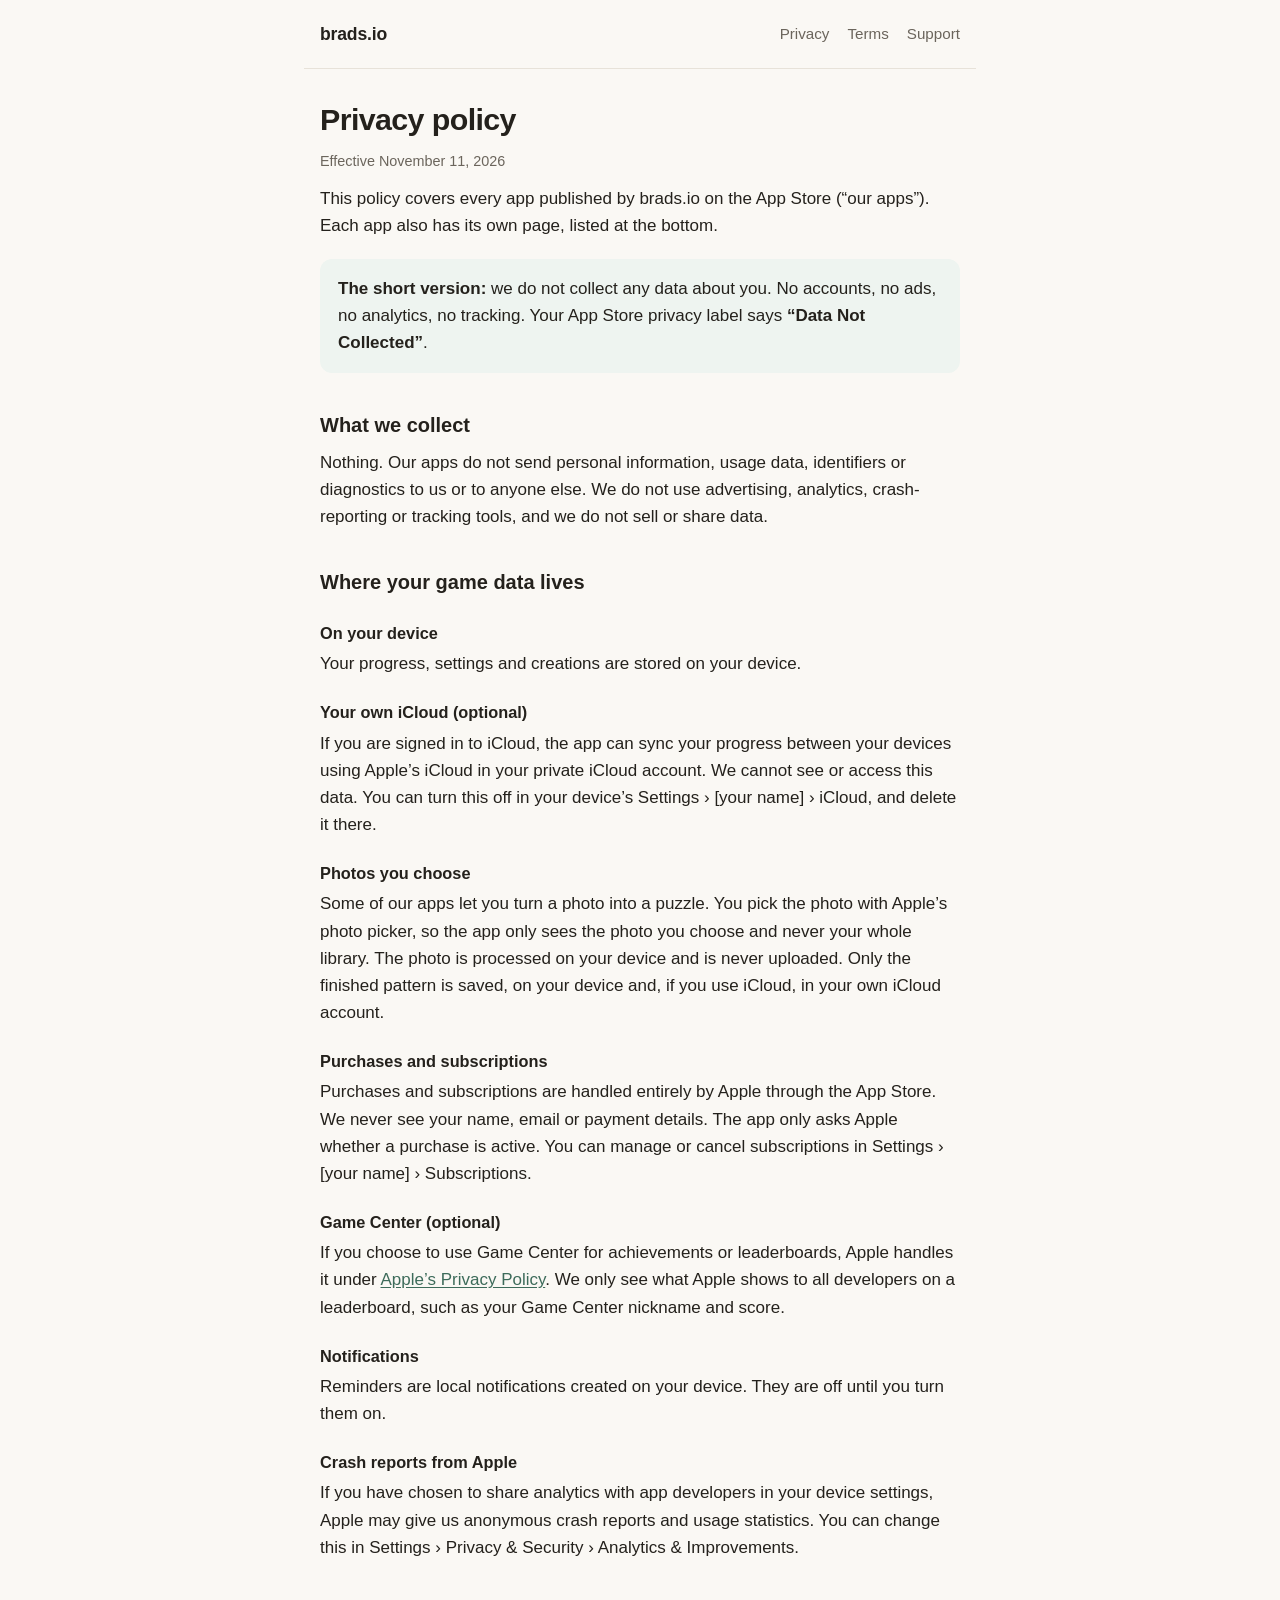
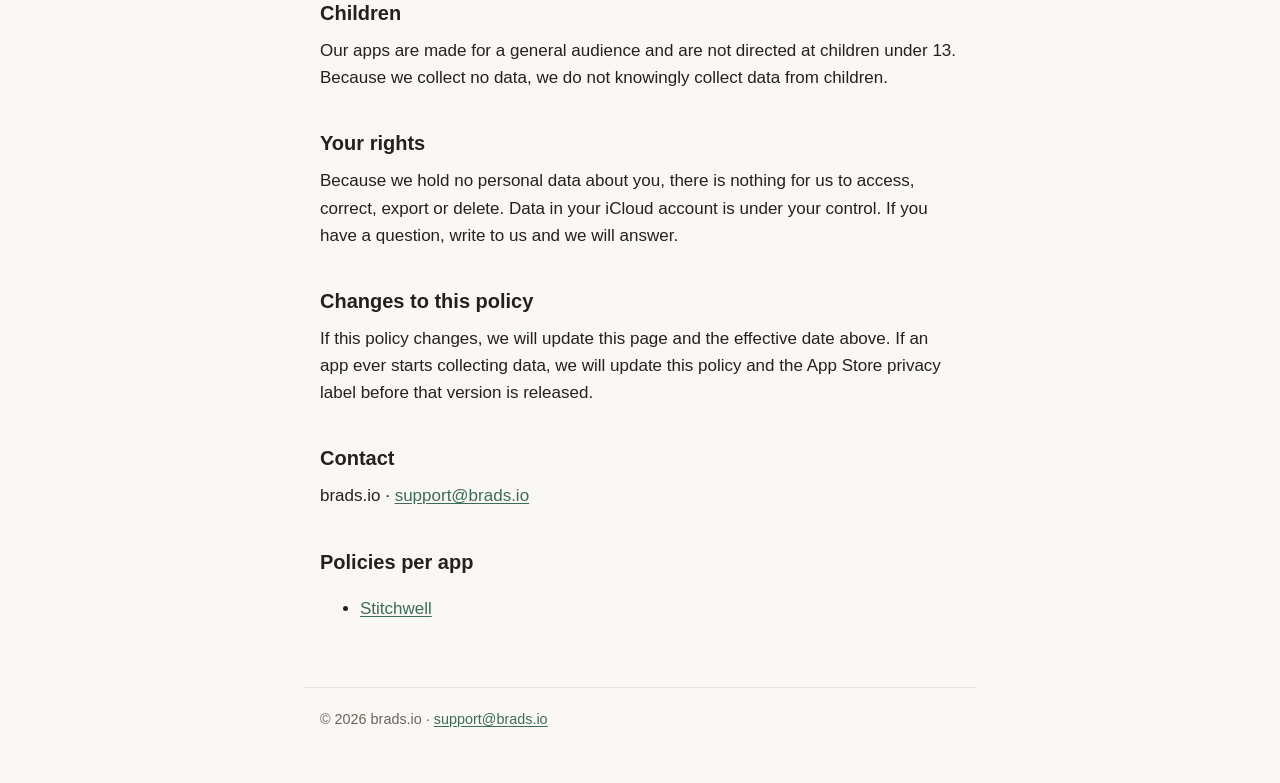
==== docs/privacy/index.html @ 9a8c1a05 "brads.io site: privacy, terms, support Co-Authored-By: Claude Opus 5.5 <noreply@anthropic.com>" ====
<!doctype html>
<html lang="en">
<head>
<meta charset="utf-8">
<meta name="viewport" content="width=device-width, initial-scale=1">
<title>Privacy policy · brads.io</title>
<meta name="description" content="brads.io: small, calm games for iPhone and iPad.">
<link rel="stylesheet" href="../style.css">
</head>
<body>
<header class="site">
  <a class="brand" href="../">brads.io</a>
  <nav><a href="../privacy/">Privacy</a><a href="../terms/">Terms</a><a href="../support/">Support</a></nav>
</header>
<main>

<article class="doc">
<h1>Privacy policy</h1>
<p class="meta">Effective November 11, 2026</p>
<p>This policy covers every app published by brads.io on the App Store (“our apps”). Each app also has its own page, listed at the bottom.</p>

<div class="callout">
  <p><strong>The short version:</strong> we do not collect any data about you. No accounts, no ads, no analytics,
  no tracking. Your App Store privacy label says <strong>“Data Not Collected”</strong>.</p>
</div>

<h2>What we collect</h2>
<p>Nothing. Our apps do not send personal information, usage data, identifiers or diagnostics to us or to
anyone else. We do not use advertising, analytics, crash-reporting or tracking tools, and we do not sell or share data.</p>

<h2>Where your game data lives</h2>
<h3>On your device</h3>
<p>Your progress, settings and creations are stored on your device.</p>
<h3>Your own iCloud (optional)</h3>
<p>If you are signed in to iCloud, the app can sync your progress between your devices using Apple’s iCloud
in your private iCloud account. We cannot see or access this data. You can turn this off in your device’s
Settings › [your name] › iCloud, and delete it there.</p>

<h3>Photos you choose</h3>
<p>Some of our apps let you turn a photo into a puzzle. You pick the photo with Apple’s photo picker, so the app only
sees the photo you choose and never your whole library. The photo is processed on your device and is never
uploaded. Only the finished pattern is saved, on your device and, if you use iCloud, in your own iCloud account.</p>

<h3>Purchases and subscriptions</h3>
<p>Purchases and subscriptions are handled entirely by Apple through the App Store. We never see your name,
email or payment details. The app only asks Apple whether a purchase is active. You can manage or cancel
subscriptions in Settings › [your name] › Subscriptions.</p>
<h3>Game Center (optional)</h3>
<p>If you choose to use Game Center for achievements or leaderboards, Apple handles it under
<a href="https://www.apple.com/legal/privacy/">Apple’s Privacy Policy</a>. We only see what Apple shows to
all developers on a leaderboard, such as your Game Center nickname and score.</p>
<h3>Notifications</h3>
<p>Reminders are local notifications created on your device. They are off until you turn them on.</p>
<h3>Crash reports from Apple</h3>
<p>If you have chosen to share analytics with app developers in your device settings, Apple may give us
anonymous crash reports and usage statistics. You can change this in Settings › Privacy &amp; Security ›
Analytics &amp; Improvements.</p>

<h2>Children</h2>
<p>Our apps are made for a general audience and are not directed at children under 13. Because we collect no
data, we do not knowingly collect data from children.</p>

<h2>Your rights</h2>
<p>Because we hold no personal data about you, there is nothing for us to access, correct, export or delete.
Data in your iCloud account is under your control. If you have a question, write to us and we will answer.</p>

<h2>Changes to this policy</h2>
<p>If this policy changes, we will update this page and the effective date above. If an app ever starts
collecting data, we will update this policy and the App Store privacy label before that version is released.</p>

<h2>Contact</h2>
<p>brads.io &middot; <a href="mailto:support@brads.io">support@brads.io</a></p>
<h2>Policies per app</h2><ul><li><a href="stitchwell/">Stitchwell</a></li></ul>
</article>

</main>
<footer class="site">
  <p>&copy; 2026 brads.io &middot; <a href="mailto:support@brads.io">support@brads.io</a></p>
</footer>
</body>
</html>
---- docs/style.css ----
:root {
  --bg: #faf8f4;
  --surface: #ffffff;
  --text: #24211c;
  --muted: #6b655c;
  --line: #e7e2d9;
  --accent: #3d6b5a;
  --callout: #eef4f0;
  --max: 42rem;
}
@media (prefers-color-scheme: dark) {
  :root {
    --bg: #171614;
    --surface: #201e1b;
    --text: #ece8e1;
    --muted: #a39c91;
    --line: #34312c;
    --accent: #8cc2ad;
    --callout: #1f2a25;
  }
}
* { box-sizing: border-box; }
html { -webkit-text-size-adjust: 100%; }
body {
  margin: 0;
  background: var(--bg);
  color: var(--text);
  font: 17px/1.6 -apple-system, BlinkMacSystemFont, "SF Pro Text", "Segoe UI", Roboto, sans-serif;
}
a { color: var(--accent); text-underline-offset: 2px; }
header.site, main, footer.site { max-width: var(--max); margin: 0 auto; padding: 0 16px; }
header.site {
  display: flex; align-items: center; justify-content: space-between; flex-wrap: wrap; gap: 8px;
  padding-top: 20px; padding-bottom: 20px; border-bottom: 1px solid var(--line);
}
.brand { font-weight: 700; font-size: 1.1rem; color: var(--text); text-decoration: none; letter-spacing: -0.01em; }
nav { display: flex; gap: 18px; }
nav a { color: var(--muted); text-decoration: none; font-size: 0.95rem; }
nav a:hover { color: var(--text); }
main { padding-top: 32px; padding-bottom: 48px; }
h1 { font-size: 1.9rem; line-height: 1.2; letter-spacing: -0.02em; margin: 0 0 12px; }
h2 { font-size: 1.25rem; margin: 36px 0 8px; }
h3 { font-size: 1.02rem; margin: 22px 0 4px; }
p { margin: 0 0 12px; }
.lead { font-size: 1.15rem; color: var(--muted); }
.hero { padding: 24px 0 8px; }
.meta { color: var(--muted); font-size: 0.9rem; }
.callout { background: var(--callout); border-radius: 12px; padding: 16px 18px; margin: 20px 0; }
.callout p { margin: 0; }
ul.apps { list-style: none; padding: 0; margin: 0; }
ul.apps li {
  display: flex; flex-wrap: wrap; justify-content: space-between; gap: 4px 16px;
  padding: 14px 0; border-bottom: 1px solid var(--line);
}
ul.apps span { color: var(--muted); }
footer.site { border-top: 1px solid var(--line); padding-top: 20px; padding-bottom: 40px; color: var(--muted); font-size: 0.9rem; }
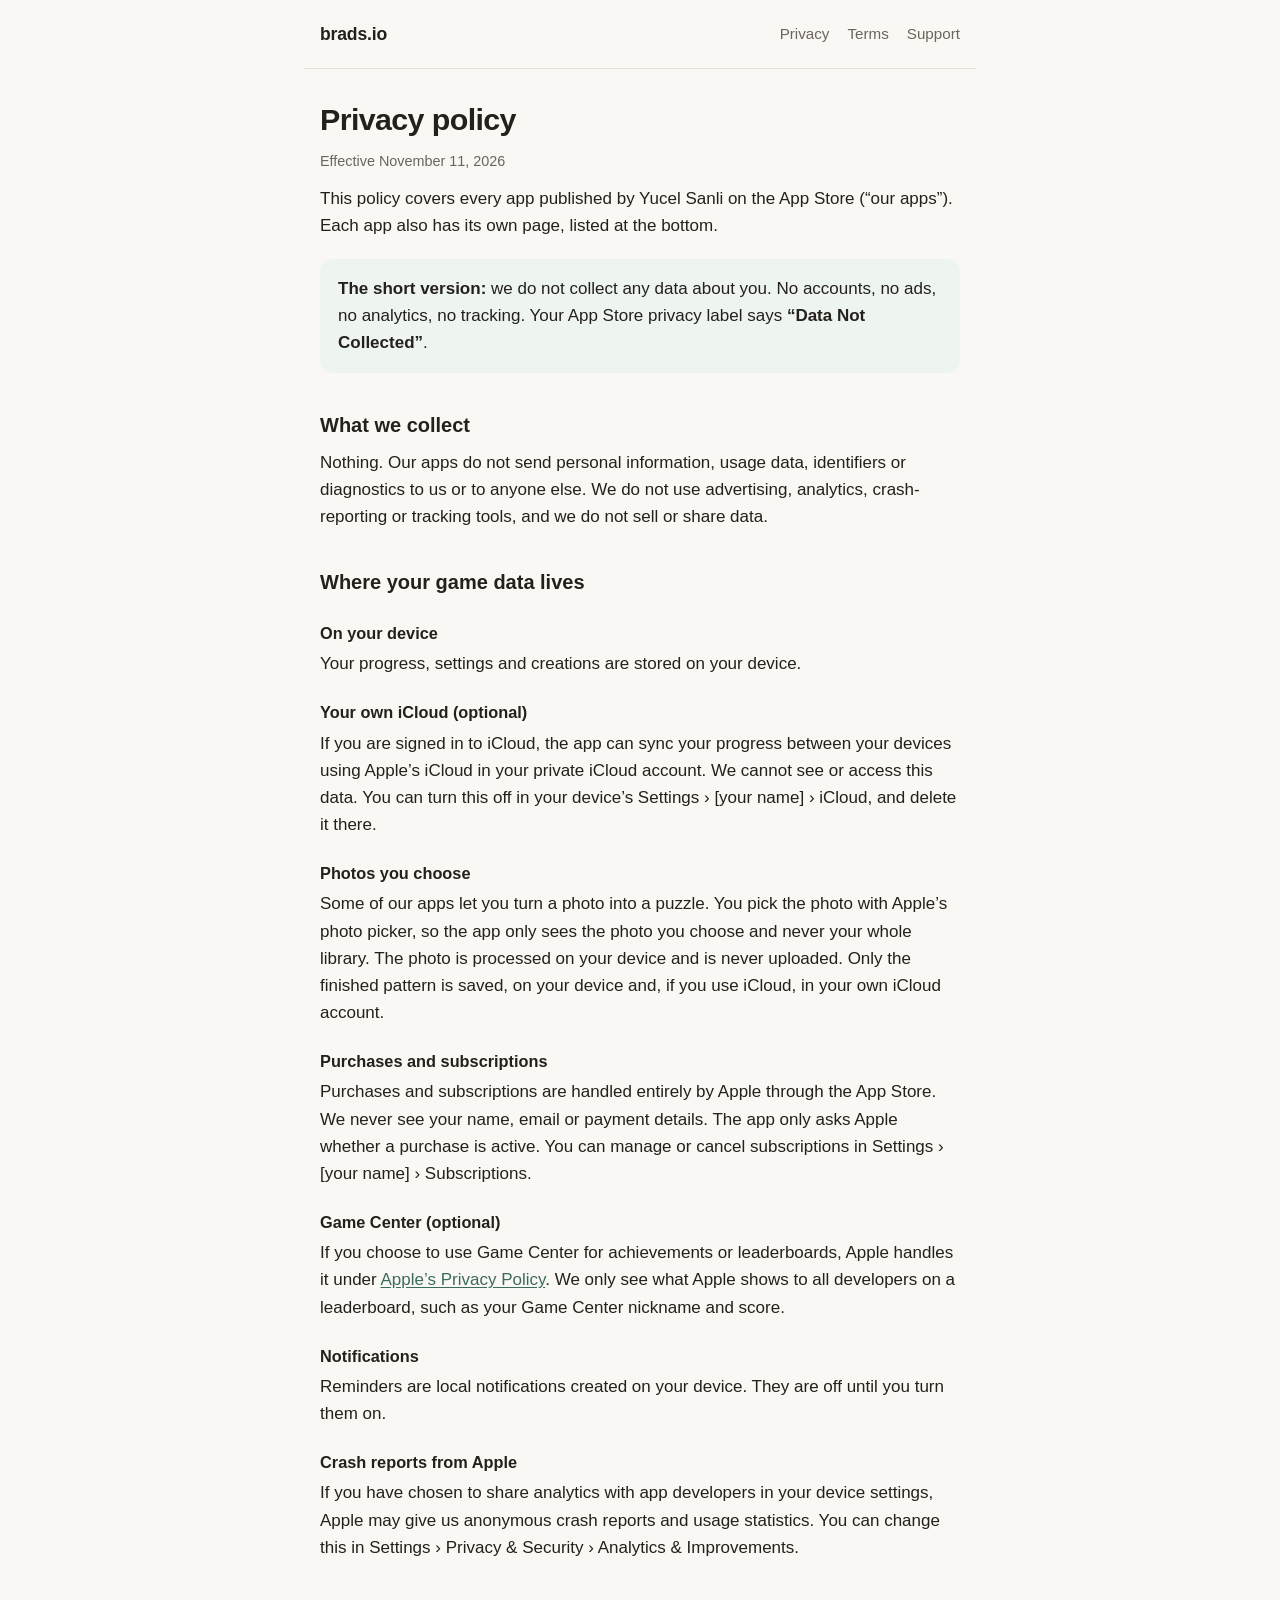
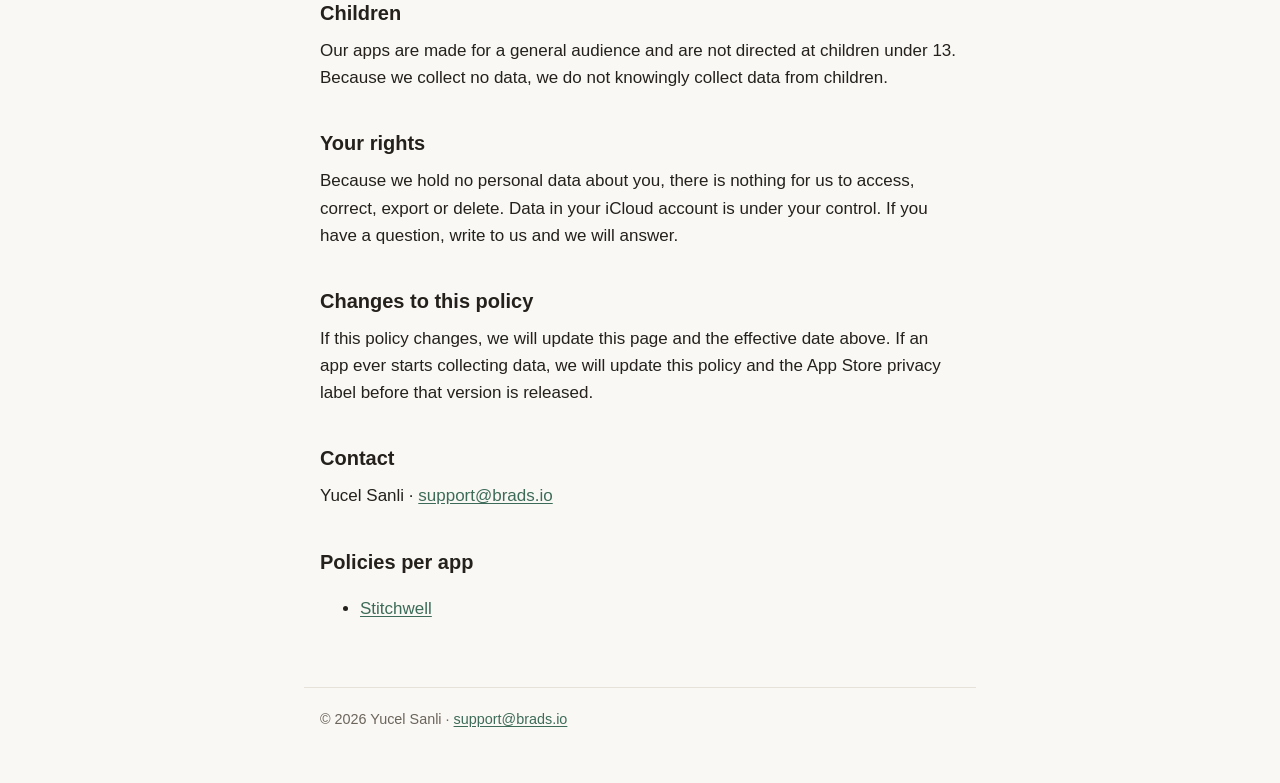
==== commit 93e2de3b: "Set publisher to Yucel Sanli Co-Authored-By: Claude Opus 5.5 <noreply@anthropic.com>" ====
--- a/docs/privacy/index.html
+++ b/docs/privacy/index.html
@@ -17,7 +17,7 @@
 <article class="doc">
 <h1>Privacy policy</h1>
 <p class="meta">Effective November 11, 2026</p>
-<p>This policy covers every app published by brads.io on the App Store (“our apps”). Each app also has its own page, listed at the bottom.</p>
+<p>This policy covers every app published by Yucel Sanli on the App Store (“our apps”). Each app also has its own page, listed at the bottom.</p>
 
 <div class="callout">
   <p><strong>The short version:</strong> we do not collect any data about you. No accounts, no ads, no analytics,
@@ -69,13 +69,13 @@
 collecting data, we will update this policy and the App Store privacy label before that version is released.</p>
 
 <h2>Contact</h2>
-<p>brads.io &middot; <a href="mailto:support@brads.io">support@brads.io</a></p>
+<p>Yucel Sanli &middot; <a href="mailto:support@brads.io">support@brads.io</a></p>
 <h2>Policies per app</h2><ul><li><a href="stitchwell/">Stitchwell</a></li></ul>
 </article>
 
 </main>
 <footer class="site">
-  <p>&copy; 2026 brads.io &middot; <a href="mailto:support@brads.io">support@brads.io</a></p>
+  <p>&copy; 2026 Yucel Sanli &middot; <a href="mailto:support@brads.io">support@brads.io</a></p>
 </footer>
 </body>
 </html>
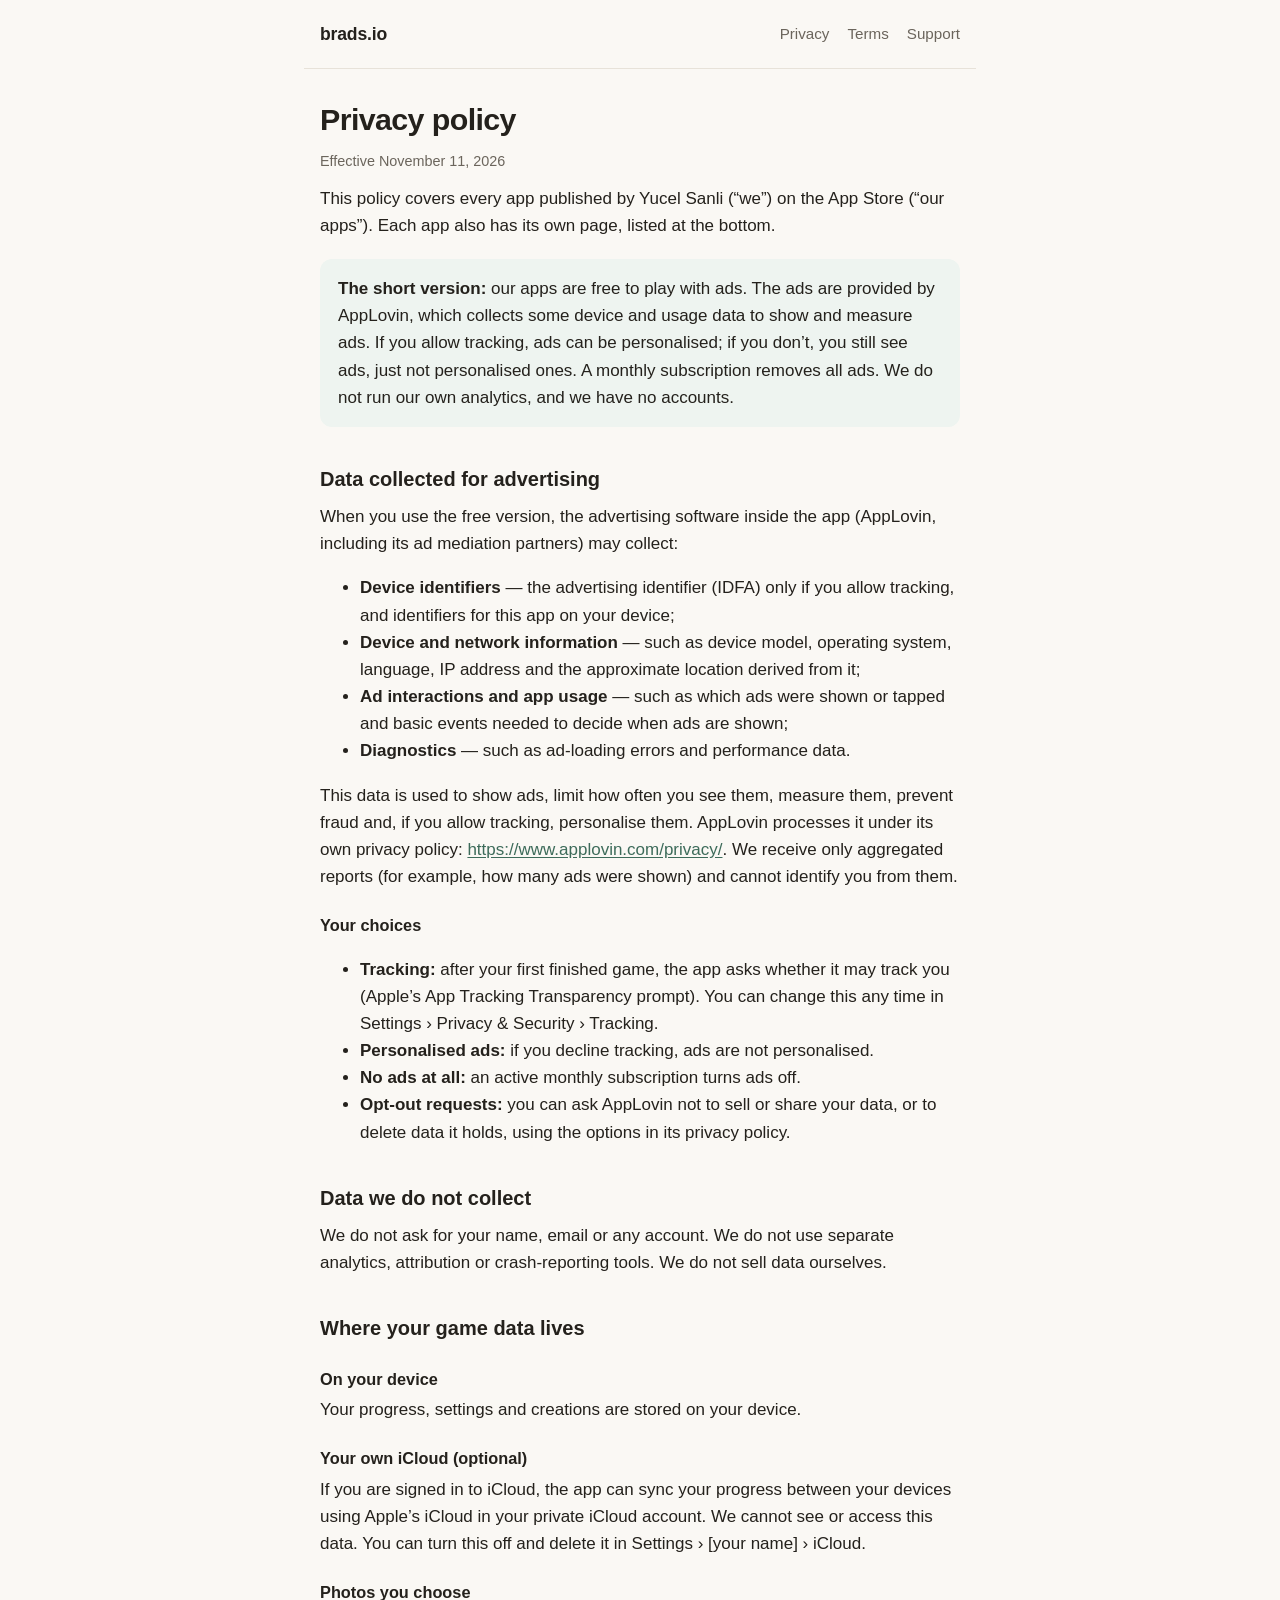
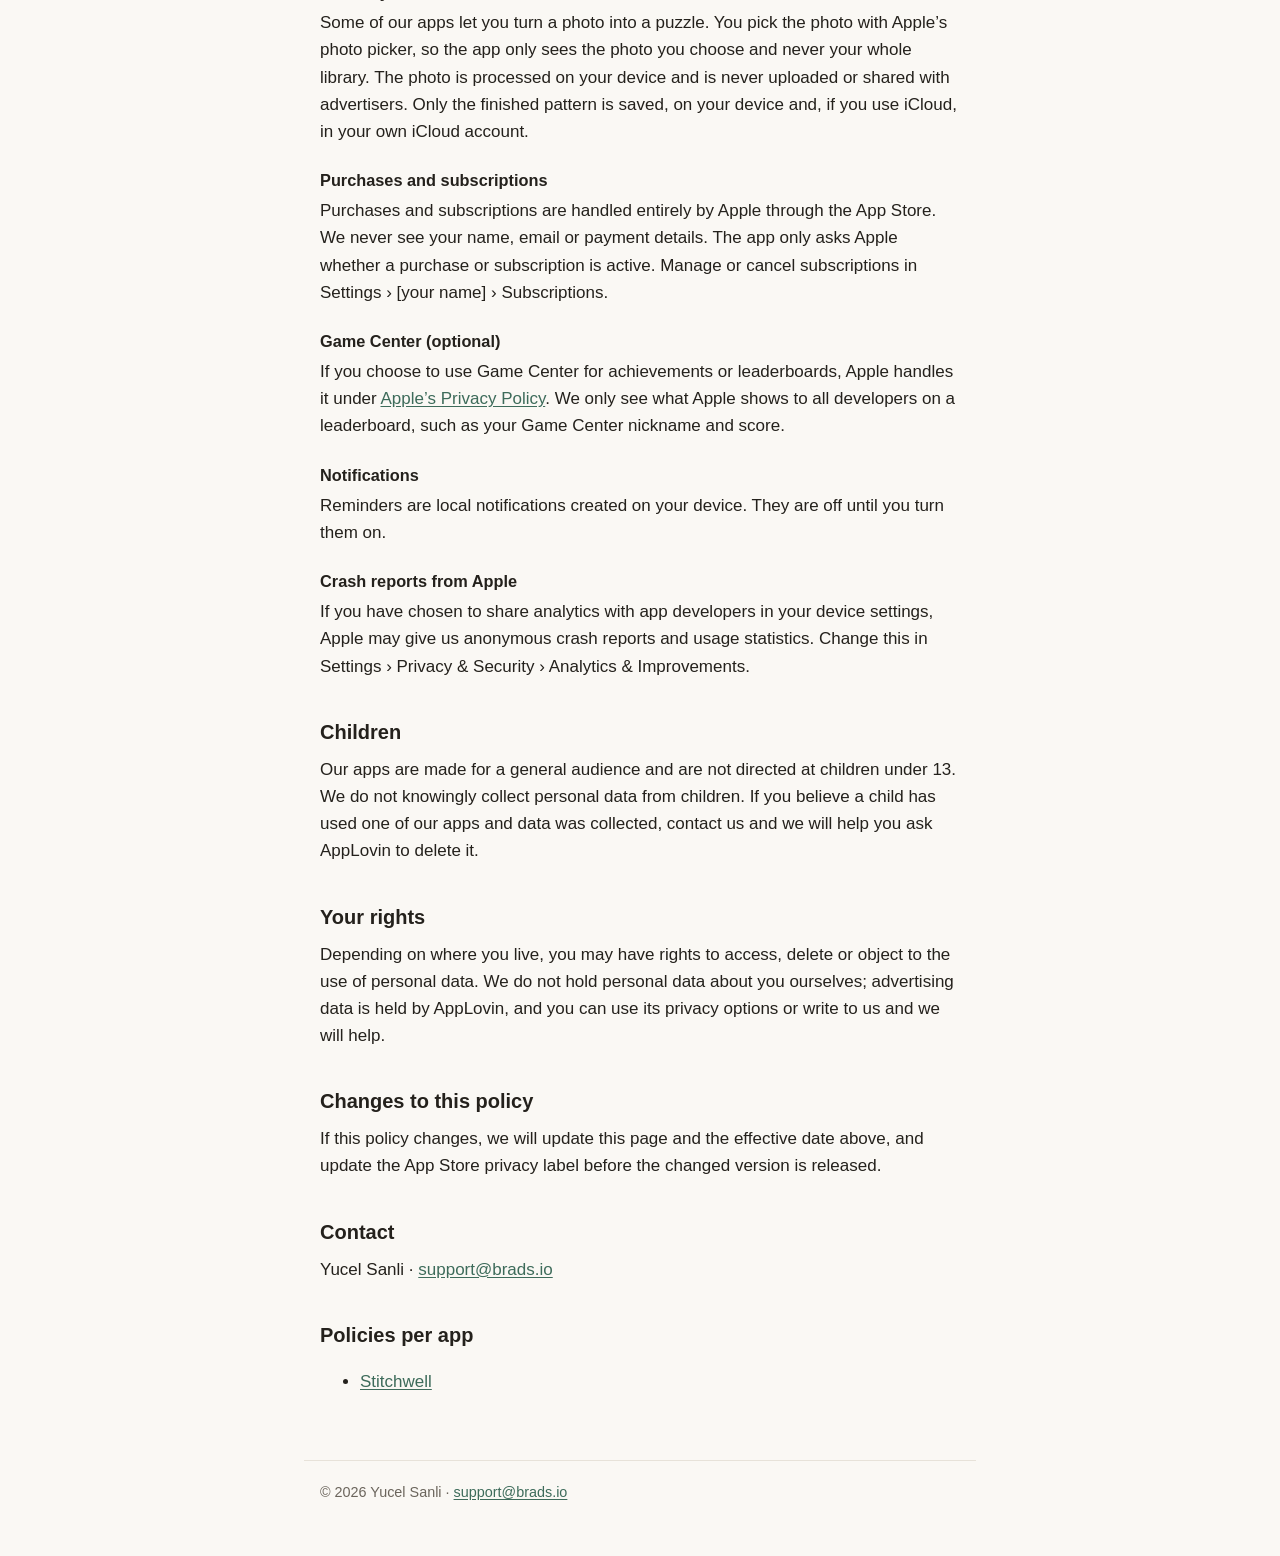
==== commit 12e2cbdd: "Monthly subscription only, ads via AppLovin MAX, io.brads prefix Owner updates U4, U6, U8: no Lifeti" ====
--- a/docs/privacy/index.html
+++ b/docs/privacy/index.html
@@ -17,34 +17,65 @@
 <article class="doc">
 <h1>Privacy policy</h1>
 <p class="meta">Effective November 11, 2026</p>
-<p>This policy covers every app published by Yucel Sanli on the App Store (“our apps”). Each app also has its own page, listed at the bottom.</p>
+<p>This policy covers every app published by Yucel Sanli (“we”) on the App Store (“our apps”). Each app also has its own page, listed at the bottom.</p>
 
 <div class="callout">
-  <p><strong>The short version:</strong> we do not collect any data about you. No accounts, no ads, no analytics,
-  no tracking. Your App Store privacy label says <strong>“Data Not Collected”</strong>.</p>
+  <p><strong>The short version:</strong> our apps are free to play with ads. The ads are provided by
+  AppLovin, which collects some device and usage data to show and measure ads. If you allow tracking,
+  ads can be personalised; if you don’t, you still see ads, just not personalised ones. A monthly subscription
+  removes all ads. We do not run our own analytics, and we have no accounts.</p>
 </div>
 
-<h2>What we collect</h2>
-<p>Nothing. Our apps do not send personal information, usage data, identifiers or diagnostics to us or to
-anyone else. We do not use advertising, analytics, crash-reporting or tracking tools, and we do not sell or share data.</p>
+<h2>Data collected for advertising</h2>
+<p>When you use the free version, the advertising software inside the app (AppLovin, including its
+ad mediation partners) may collect:</p>
+<ul>
+  <li><strong>Device identifiers</strong> — the advertising identifier (IDFA) only if you allow tracking, and
+  identifiers for this app on your device;</li>
+  <li><strong>Device and network information</strong> — such as device model, operating system, language,
+  IP address and the approximate location derived from it;</li>
+  <li><strong>Ad interactions and app usage</strong> — such as which ads were shown or tapped and basic events
+  needed to decide when ads are shown;</li>
+  <li><strong>Diagnostics</strong> — such as ad-loading errors and performance data.</li>
+</ul>
+<p>This data is used to show ads, limit how often you see them, measure them, prevent fraud and, if you allow
+tracking, personalise them. AppLovin processes it under its own privacy policy:
+<a href="https://www.applovin.com/privacy/">https://www.applovin.com/privacy/</a>. We receive only aggregated reports (for example,
+how many ads were shown) and cannot identify you from them.</p>
+
+<h3>Your choices</h3>
+<ul>
+  <li><strong>Tracking:</strong> after your first finished game, the app asks whether it may track you
+  (Apple’s App Tracking Transparency prompt). You can change this any time in Settings › Privacy &amp; Security ›
+  Tracking.</li>
+  <li><strong>Personalised ads:</strong> if you decline tracking, ads are not personalised.</li>
+  <li><strong>No ads at all:</strong> an active monthly subscription turns ads off.</li>
+  <li><strong>Opt-out requests:</strong> you can ask AppLovin not to sell or share your data, or to
+  delete data it holds, using the options in its privacy policy.</li>
+</ul>
+
+<h2>Data we do not collect</h2>
+<p>We do not ask for your name, email or any account. We do not use separate analytics, attribution or
+crash-reporting tools. We do not sell data ourselves.</p>
 
 <h2>Where your game data lives</h2>
 <h3>On your device</h3>
 <p>Your progress, settings and creations are stored on your device.</p>
 <h3>Your own iCloud (optional)</h3>
 <p>If you are signed in to iCloud, the app can sync your progress between your devices using Apple’s iCloud
-in your private iCloud account. We cannot see or access this data. You can turn this off in your device’s
-Settings › [your name] › iCloud, and delete it there.</p>
+in your private iCloud account. We cannot see or access this data. You can turn this off and delete it in
+Settings › [your name] › iCloud.</p>
 
 <h3>Photos you choose</h3>
 <p>Some of our apps let you turn a photo into a puzzle. You pick the photo with Apple’s photo picker, so the app only
 sees the photo you choose and never your whole library. The photo is processed on your device and is never
-uploaded. Only the finished pattern is saved, on your device and, if you use iCloud, in your own iCloud account.</p>
+uploaded or shared with advertisers. Only the finished pattern is saved, on your device and, if you use iCloud,
+in your own iCloud account.</p>
 
 <h3>Purchases and subscriptions</h3>
 <p>Purchases and subscriptions are handled entirely by Apple through the App Store. We never see your name,
-email or payment details. The app only asks Apple whether a purchase is active. You can manage or cancel
-subscriptions in Settings › [your name] › Subscriptions.</p>
+email or payment details. The app only asks Apple whether a purchase or subscription is active. Manage or
+cancel subscriptions in Settings › [your name] › Subscriptions.</p>
 <h3>Game Center (optional)</h3>
 <p>If you choose to use Game Center for achievements or leaderboards, Apple handles it under
 <a href="https://www.apple.com/legal/privacy/">Apple’s Privacy Policy</a>. We only see what Apple shows to
@@ -53,20 +84,22 @@
 <p>Reminders are local notifications created on your device. They are off until you turn them on.</p>
 <h3>Crash reports from Apple</h3>
 <p>If you have chosen to share analytics with app developers in your device settings, Apple may give us
-anonymous crash reports and usage statistics. You can change this in Settings › Privacy &amp; Security ›
+anonymous crash reports and usage statistics. Change this in Settings › Privacy &amp; Security ›
 Analytics &amp; Improvements.</p>
 
 <h2>Children</h2>
-<p>Our apps are made for a general audience and are not directed at children under 13. Because we collect no
-data, we do not knowingly collect data from children.</p>
+<p>Our apps are made for a general audience and are not directed at children under 13. We do not knowingly
+collect personal data from children. If you believe a child has used one of our apps and data was collected,
+contact us and we will help you ask AppLovin to delete it.</p>
 
 <h2>Your rights</h2>
-<p>Because we hold no personal data about you, there is nothing for us to access, correct, export or delete.
-Data in your iCloud account is under your control. If you have a question, write to us and we will answer.</p>
+<p>Depending on where you live, you may have rights to access, delete or object to the use of personal data.
+We do not hold personal data about you ourselves; advertising data is held by AppLovin, and you can use
+its privacy options or write to us and we will help.</p>
 
 <h2>Changes to this policy</h2>
-<p>If this policy changes, we will update this page and the effective date above. If an app ever starts
-collecting data, we will update this policy and the App Store privacy label before that version is released.</p>
+<p>If this policy changes, we will update this page and the effective date above, and update the App Store
+privacy label before the changed version is released.</p>
 
 <h2>Contact</h2>
 <p>Yucel Sanli &middot; <a href="mailto:support@brads.io">support@brads.io</a></p>
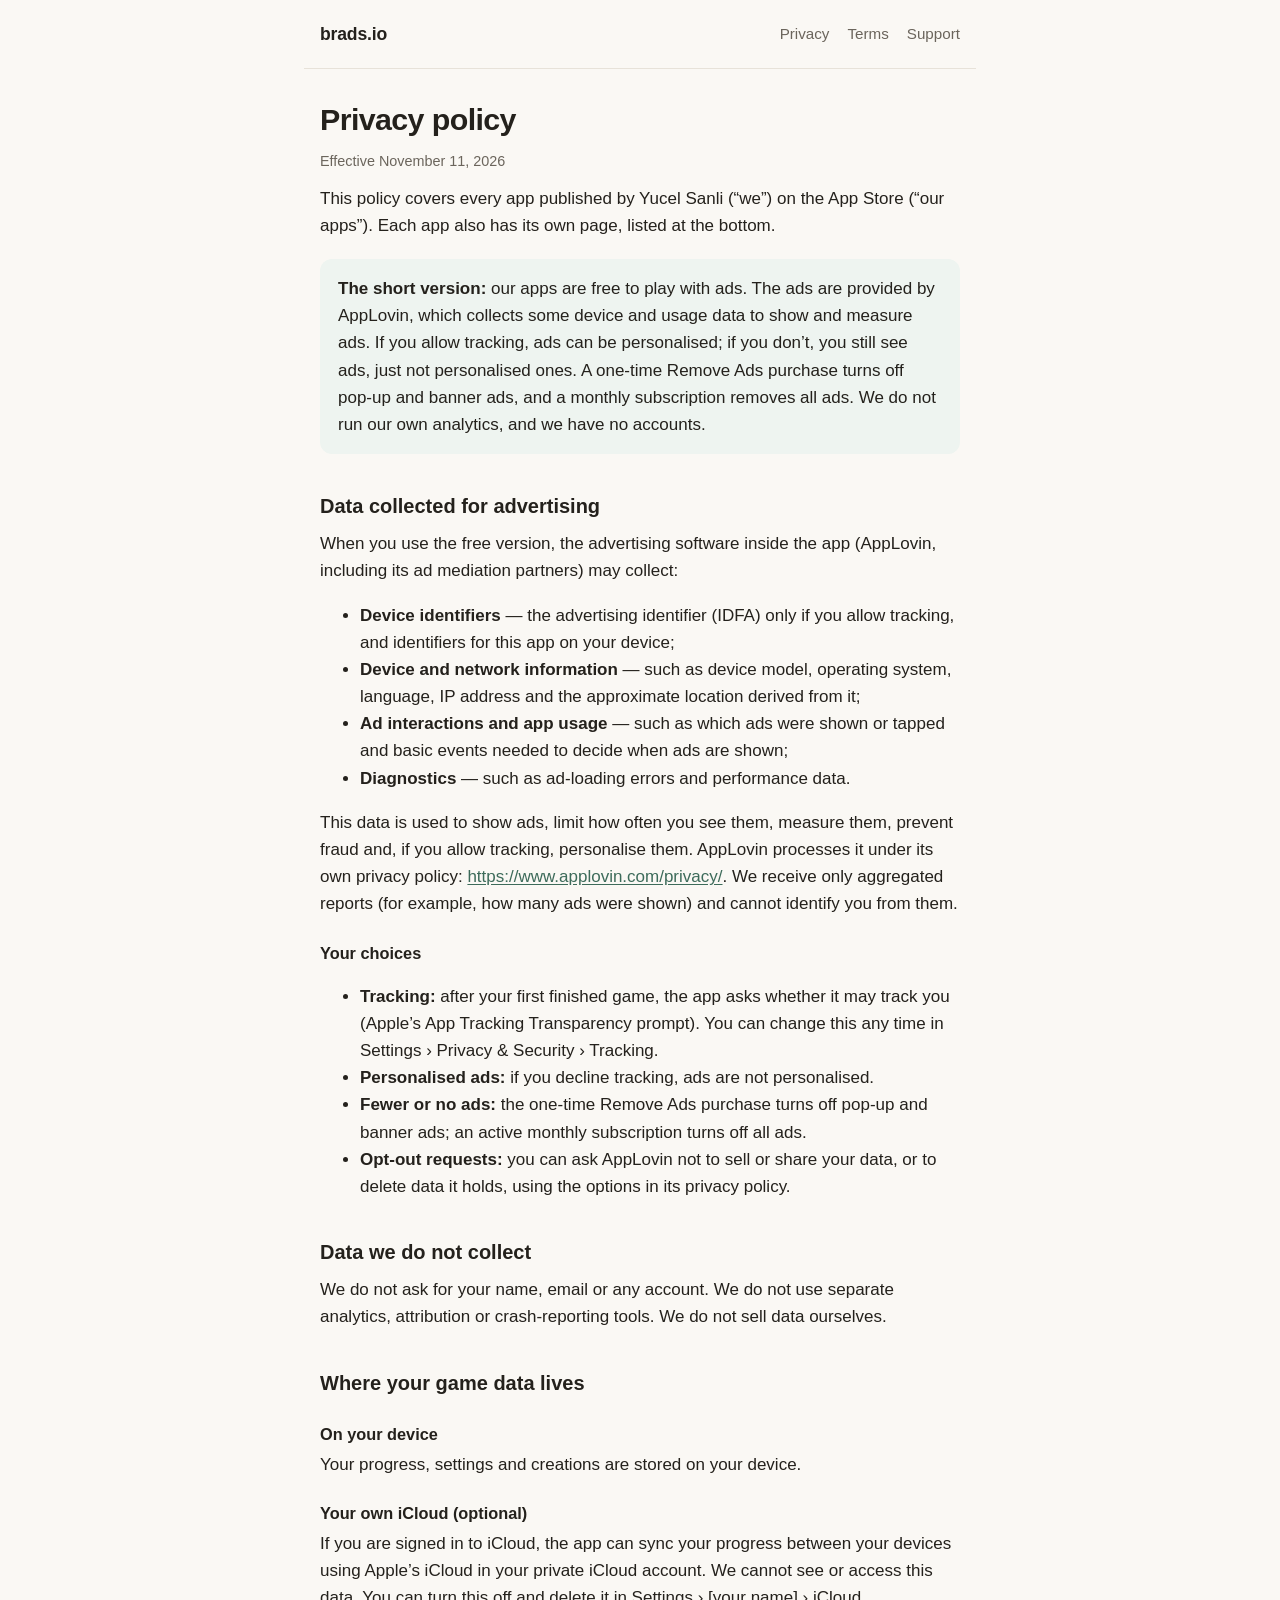
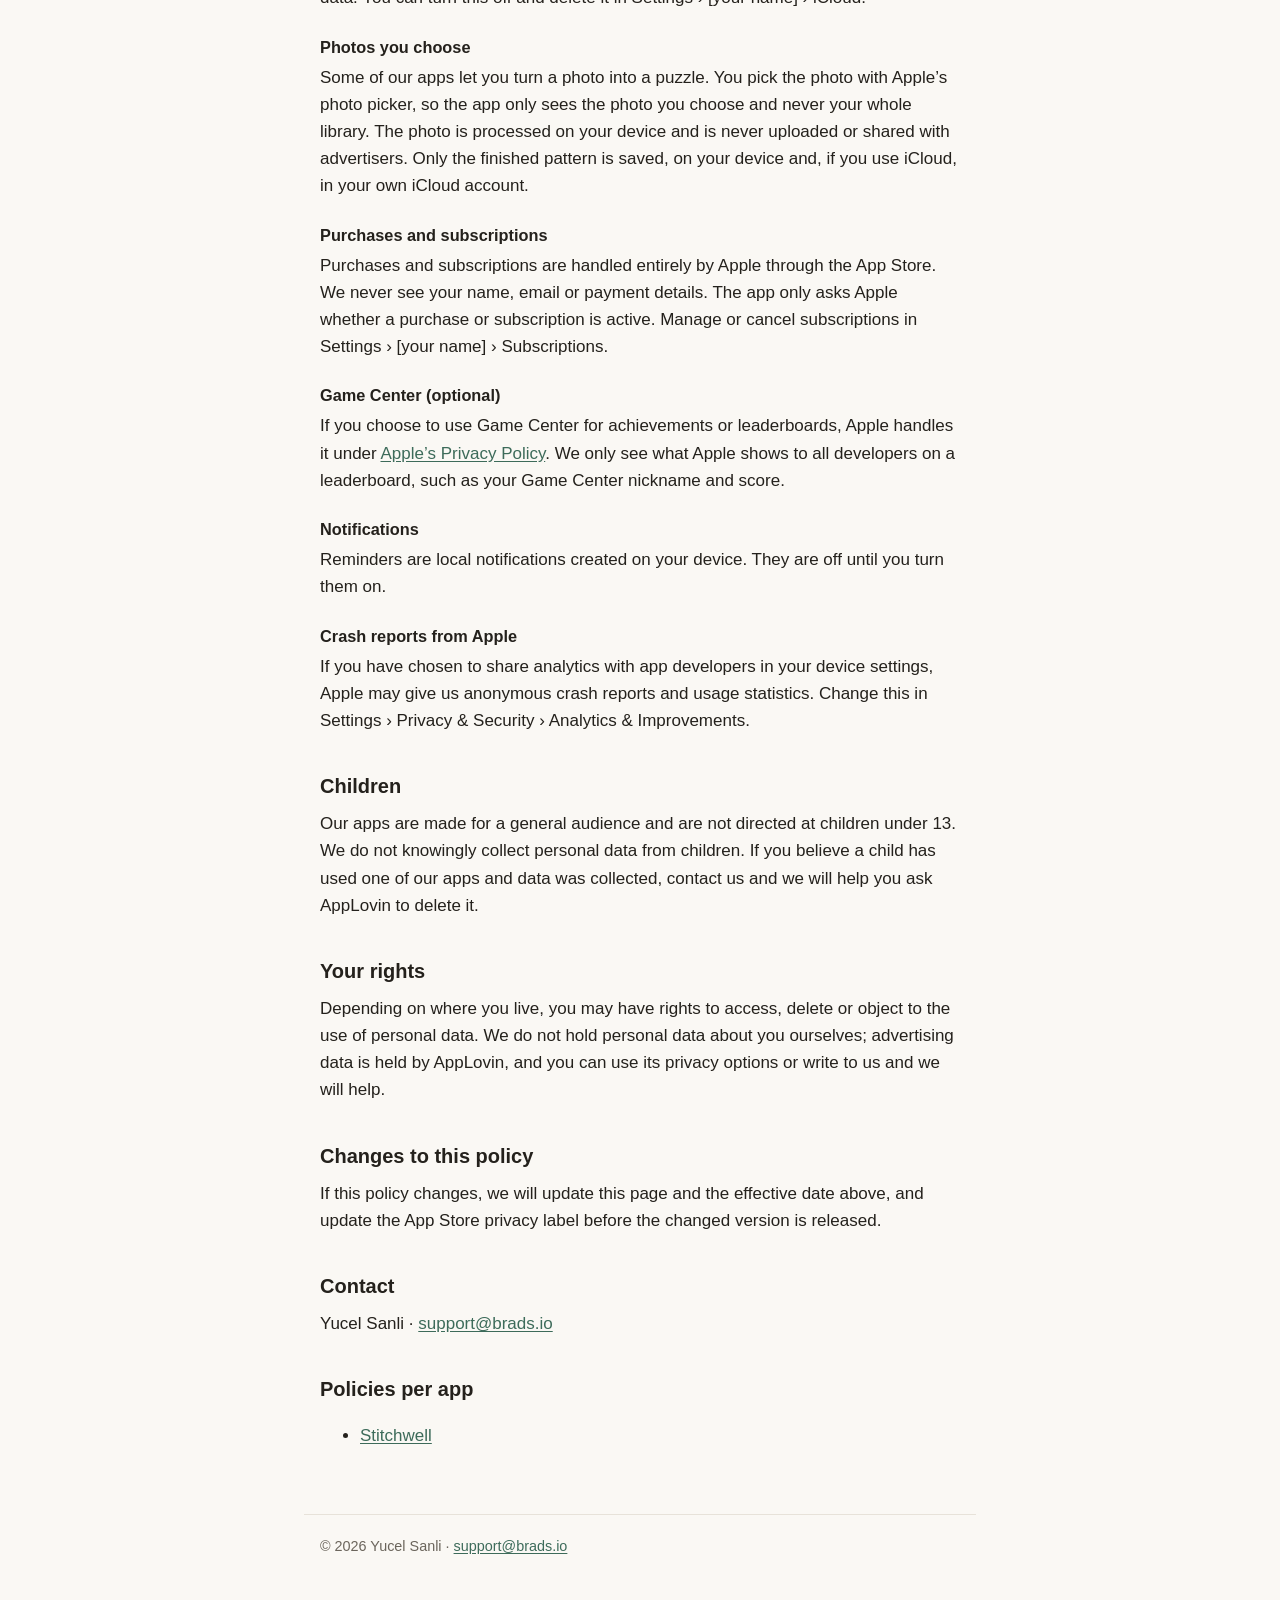
==== commit 34b5755f: "Add one-time Remove Ads; ad cadence follows market leaders Owner updates U8 (revised) and U9: inters" ====
--- a/docs/privacy/index.html
+++ b/docs/privacy/index.html
@@ -22,8 +22,8 @@
 <div class="callout">
   <p><strong>The short version:</strong> our apps are free to play with ads. The ads are provided by
   AppLovin, which collects some device and usage data to show and measure ads. If you allow tracking,
-  ads can be personalised; if you don’t, you still see ads, just not personalised ones. A monthly subscription
-  removes all ads. We do not run our own analytics, and we have no accounts.</p>
+  ads can be personalised; if you don’t, you still see ads, just not personalised ones. A one-time Remove Ads
+  purchase turns off pop-up and banner ads, and a monthly subscription removes all ads. We do not run our own analytics, and we have no accounts.</p>
 </div>
 
 <h2>Data collected for advertising</h2>
@@ -49,7 +49,7 @@
   (Apple’s App Tracking Transparency prompt). You can change this any time in Settings › Privacy &amp; Security ›
   Tracking.</li>
   <li><strong>Personalised ads:</strong> if you decline tracking, ads are not personalised.</li>
-  <li><strong>No ads at all:</strong> an active monthly subscription turns ads off.</li>
+  <li><strong>Fewer or no ads:</strong> the one-time Remove Ads purchase turns off pop-up and banner ads; an active monthly subscription turns off all ads.</li>
   <li><strong>Opt-out requests:</strong> you can ask AppLovin not to sell or share your data, or to
   delete data it holds, using the options in its privacy policy.</li>
 </ul>
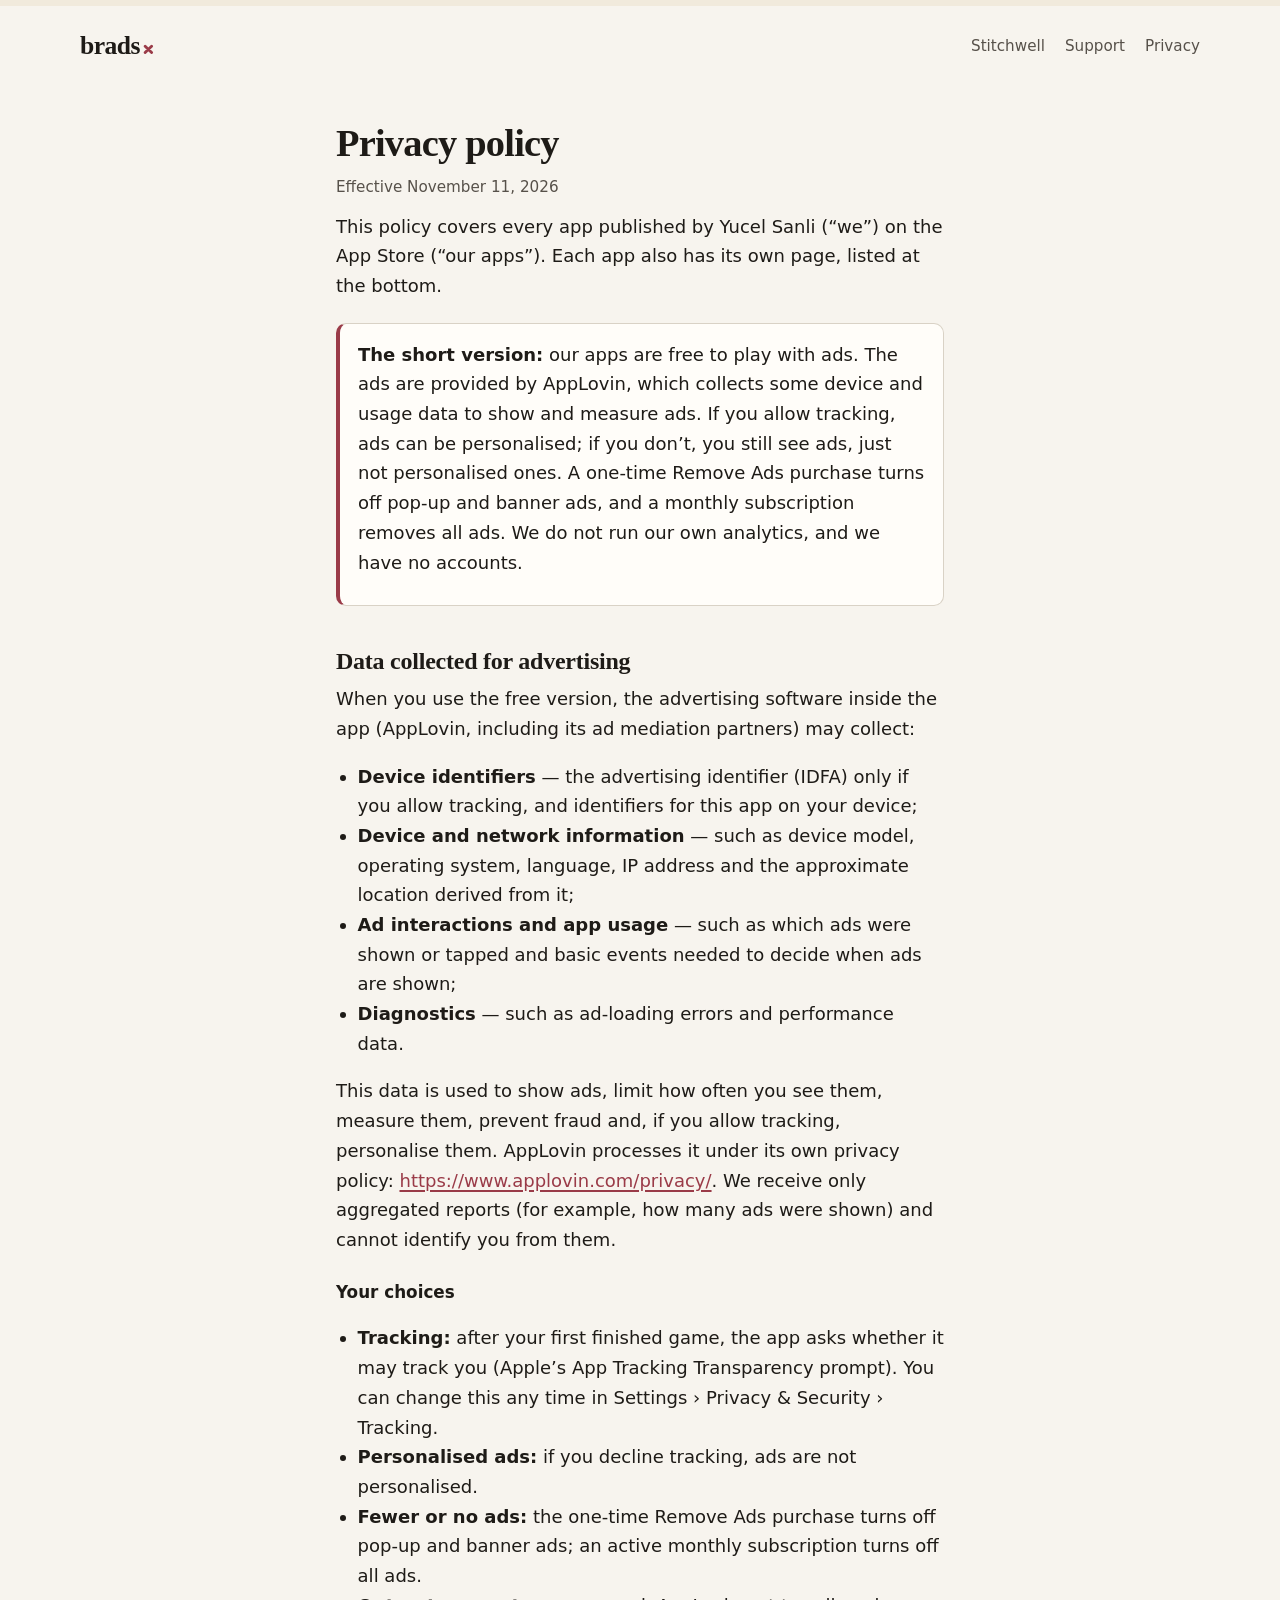
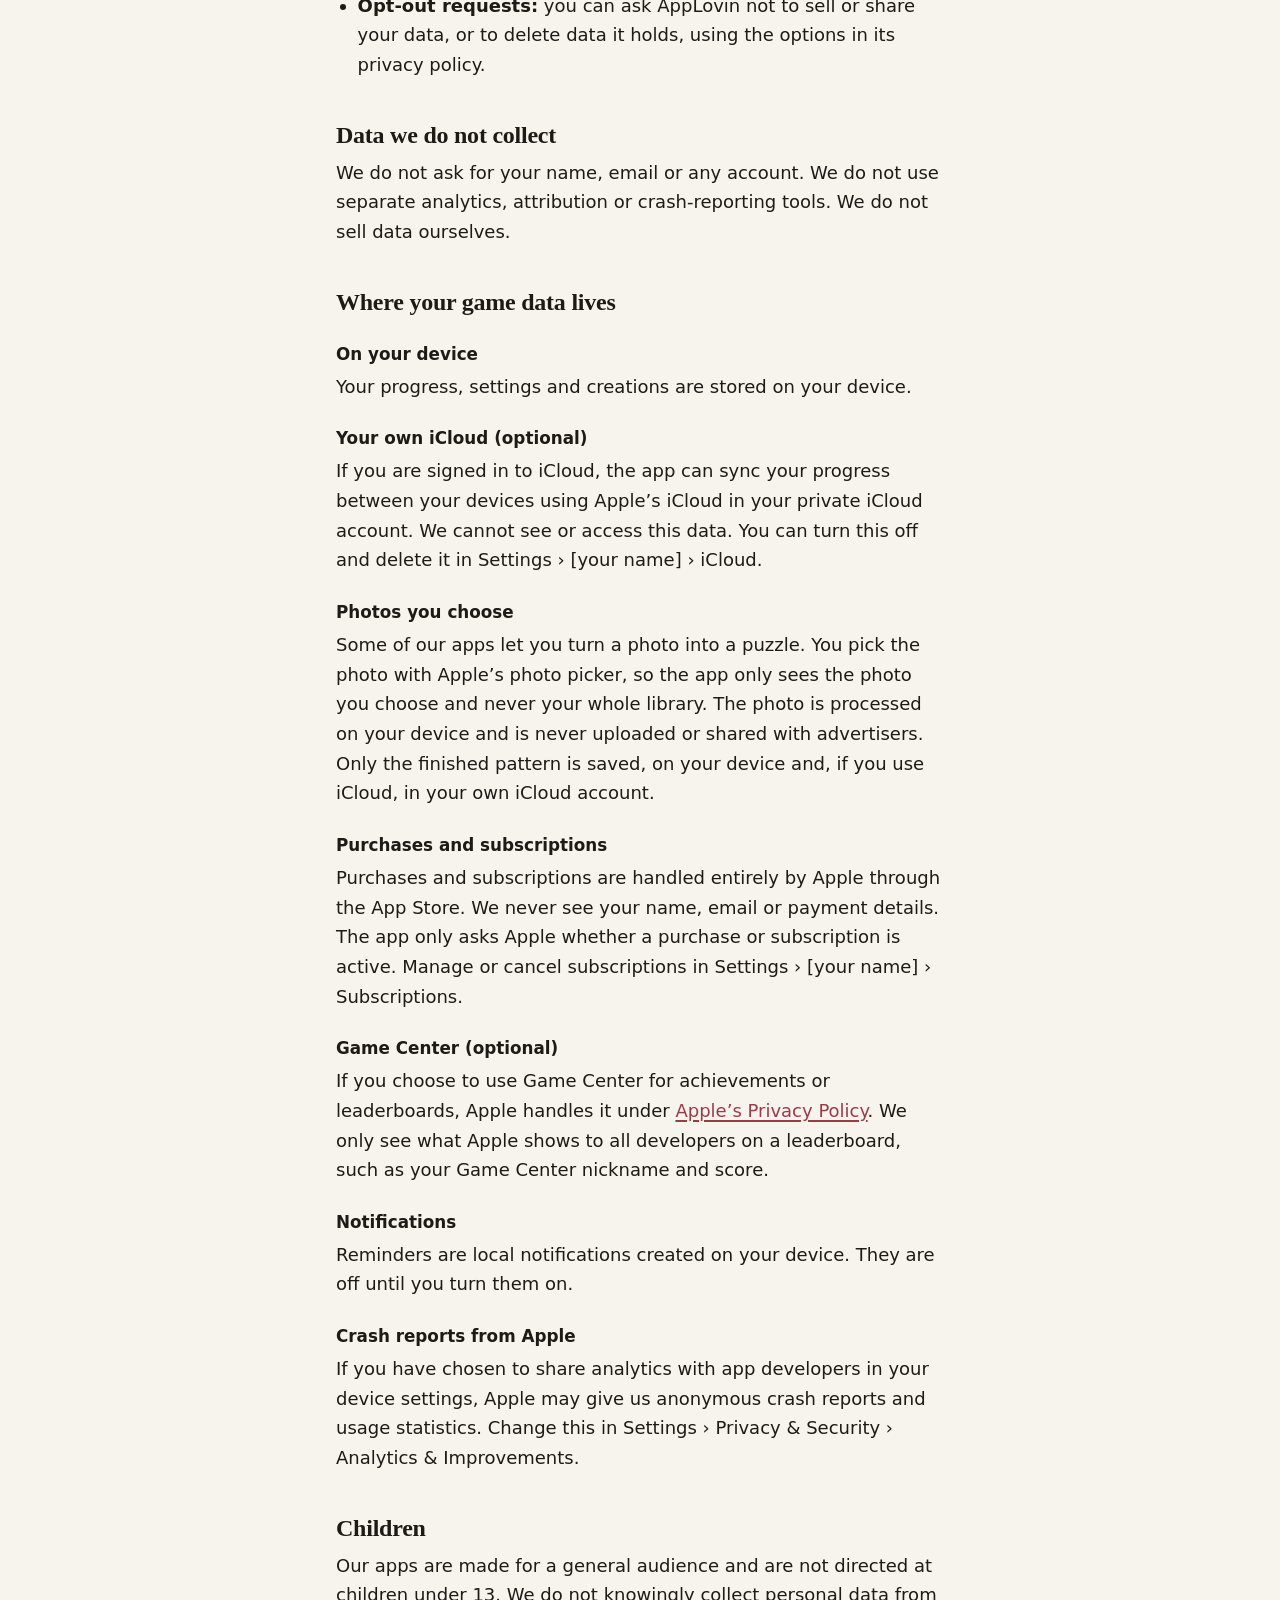
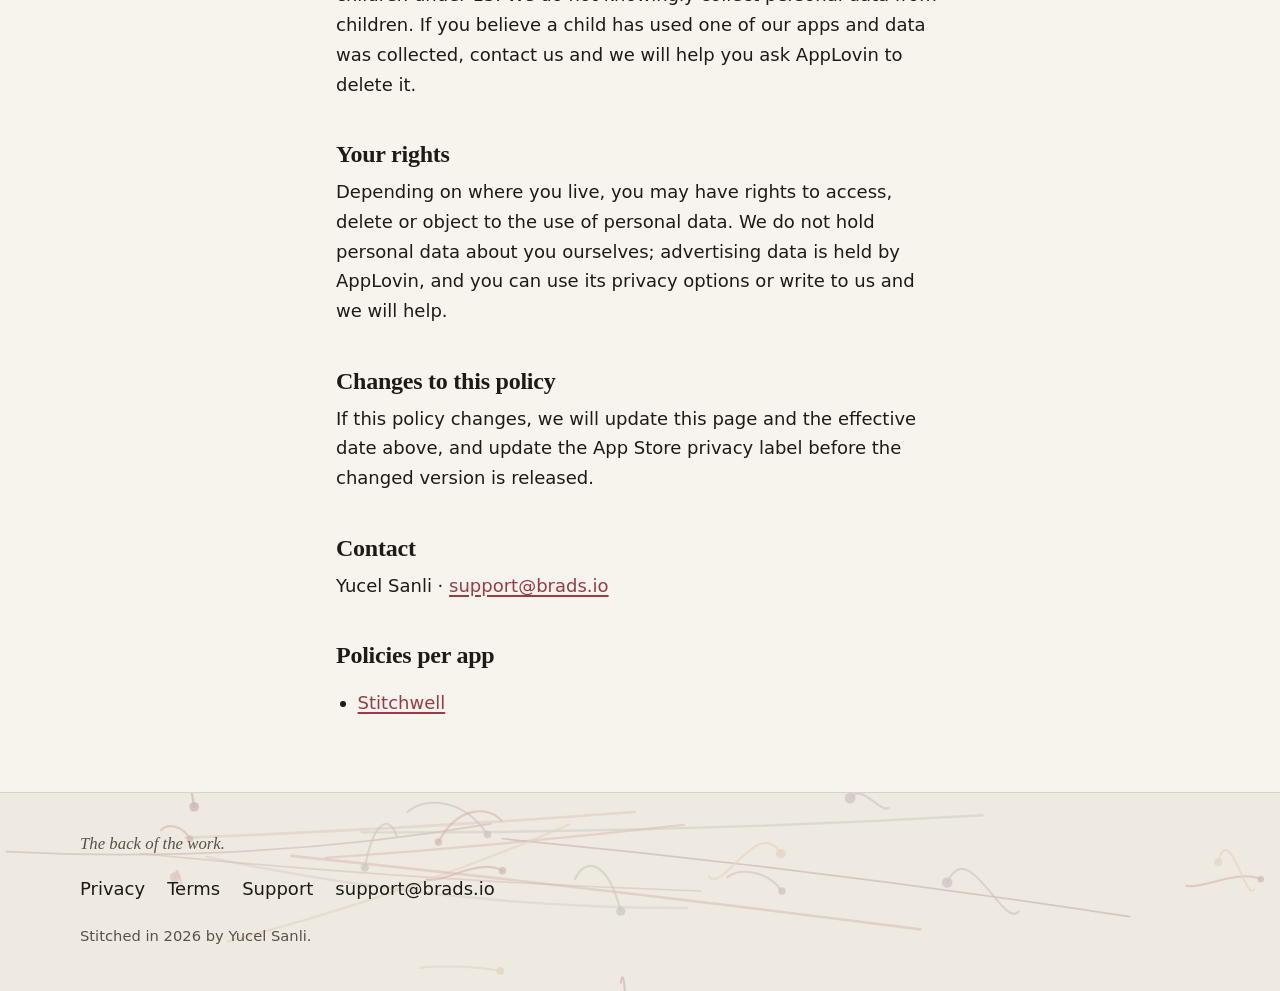
==== commit de3fc27d: "Redesign brads.io: a living embroidery hoop, photo-to-stitch studio, back-of-the-work footer Home pa" ====
--- a/docs/privacy/index.html
+++ b/docs/privacy/index.html
@@ -2,17 +2,23 @@
 <html lang="en">
 <head>
 <meta charset="utf-8">
-<meta name="viewport" content="width=device-width, initial-scale=1">
+<meta name="viewport" content="width=device-width, initial-scale=1, viewport-fit=cover">
 <title>Privacy policy · brads.io</title>
-<meta name="description" content="brads.io: small, calm games for iPhone and iPad.">
+<meta name="description" content="Small, calm games for iPhone and iPad, made by hand by one person.">
+<meta property="og:title" content="Privacy policy · brads.io">
+<meta property="og:description" content="Small, calm games for iPhone and iPad, made by hand by one person.">
+<meta property="og:type" content="website">
+<meta name="theme-color" content="#f1eadc" media="(prefers-color-scheme: light)">
+<meta name="theme-color" content="#2b2a28" media="(prefers-color-scheme: dark)">
+<link rel="icon" href="data:image/svg+xml,%3Csvg xmlns='http://www.w3.org/2000/svg' viewBox='0 0 32 32'%3E%3Crect width='32' height='32' rx='8' fill='%23f1eadc'/%3E%3Cpath d='M9 23 23 9M9 9l14 14' stroke='%239a3b48' stroke-width='5' stroke-linecap='round'/%3E%3C/svg%3E">
 <link rel="stylesheet" href="../style.css">
 </head>
-<body>
-<header class="site">
-  <a class="brand" href="../">brads.io</a>
-  <nav><a href="../privacy/">Privacy</a><a href="../terms/">Terms</a><a href="../support/">Support</a></nav>
+<body class="doc-page">
+<header class="site-head">
+  <a class="wordmark" href="../" aria-label="brads.io home">brads<svg viewBox="0 0 10 10" aria-hidden="true"><path d="M2 8 8 2M2 2l6 6" stroke="currentColor" stroke-width="2.6" stroke-linecap="round" fill="none"/></svg></a>
+  <nav aria-label="Main"><a href="../#stitchwell">Stitchwell</a><a href="../support/">Support</a><a href="../privacy/">Privacy</a></nav>
 </header>
-<main>
+<main class="doc">
 
 <article class="doc">
 <h1>Privacy policy</h1>
@@ -107,8 +113,13 @@
 </article>
 
 </main>
-<footer class="site">
-  <p>&copy; 2026 Yucel Sanli &middot; <a href="mailto:support@brads.io">support@brads.io</a></p>
+<footer class="back">
+  <svg class="back-art" viewBox="0 0 1200 220" preserveAspectRatio="xMidYMid slice" aria-hidden="true" focusable="false"><path d="M305 78Q473 66 641 47" stroke="#c06272" stroke-width="2.1" fill="none" stroke-linecap="round" opacity="0.67"/><path d="M174 59Q384 51 595 35" stroke="#9a3b48" stroke-width="2.4" fill="none" stroke-linecap="round" opacity="0.39"/><path d="M471 60Q765 88 1059 133" stroke="#74293a" stroke-width="1.6" fill="none" stroke-linecap="round" opacity="0.65"/><path d="M6 72Q233 84 460 46" stroke="#74293a" stroke-width="1.6" fill="none" stroke-linecap="round" opacity="0.55"/><path d="M339 54Q630 55 921 38" stroke="#6a7f6e" stroke-width="2.2" fill="none" stroke-linecap="round" opacity="0.50"/><path d="M194 77Q419 125 644 125" stroke="#8a5f86" stroke-width="2.4" fill="none" stroke-linecap="round" opacity="0.38"/><path d="M132 74Q395 100 657 109" stroke="#9a3b48" stroke-width="1.6" fill="none" stroke-linecap="round" opacity="0.50"/><path d="M214 156Q374 115 533 47" stroke="#c9a27c" stroke-width="2.1" fill="none" stroke-linecap="round" opacity="0.66"/><path d="M273 76Q568 107 863 145" stroke="#9a3b48" stroke-width="2.5" fill="none" stroke-linecap="round" opacity="0.52"/><path d="M797 22c11 -15 29 15 36 9" stroke="#8a5f86" stroke-width="2" fill="none" stroke-linecap="round" opacity="0.65"/><circle cx="797" cy="22" r="5.1" fill="#8a5f86" opacity="0.75"/><path d="M342 87c9 -48 24 -48 30 -29" stroke="#6a7f6e" stroke-width="2" fill="none" stroke-linecap="round" opacity="0.65"/><circle cx="342" cy="87" r="3.9" fill="#6a7f6e" opacity="0.75"/><path d="M733 109c-15 -21 -41 -21 -51 -13" stroke="#8a5f86" stroke-width="2" fill="none" stroke-linecap="round" opacity="0.65"/><circle cx="733" cy="109" r="3.6" fill="#8a5f86" opacity="0.75"/><path d="M469 184c-23 -5 -60 -5 -75 -3" stroke="#c9a27c" stroke-width="2" fill="none" stroke-linecap="round" opacity="0.65"/><circle cx="469" cy="184" r="3.7" fill="#c9a27c" opacity="0.75"/><path d="M164 96c3 -21 7 21 9 12" stroke="#c06272" stroke-width="2" fill="none" stroke-linecap="round" opacity="0.65"/><circle cx="164" cy="96" r="4.7" fill="#c06272" opacity="0.75"/><path d="M457 56c-23 -35 -60 -35 -75 -21" stroke="#8a5f86" stroke-width="2" fill="none" stroke-linecap="round" opacity="0.65"/><circle cx="457" cy="56" r="3.6" fill="#8a5f86" opacity="0.75"/><path d="M582 128c-13 -50 -34 -50 -43 -30" stroke="#6a7f6e" stroke-width="2" fill="none" stroke-linecap="round" opacity="0.65"/><circle cx="582" cy="128" r="4.3" fill="#6a7f6e" opacity="0.75"/><path d="M732 74c-20 -36 -54 36 -67 22" stroke="#c9a27c" stroke-width="2" fill="none" stroke-linecap="round" opacity="0.65"/><circle cx="732" cy="74" r="4.6" fill="#c9a27c" opacity="0.75"/><path d="M888 101c20 -45 53 45 67 27" stroke="#8a5f86" stroke-width="2" fill="none" stroke-linecap="round" opacity="0.65"/><circle cx="888" cy="101" r="5.0" fill="#8a5f86" opacity="0.75"/><path d="M471 90c-21 -13 -57 13 -71 8" stroke="#9a3b48" stroke-width="2" fill="none" stroke-linecap="round" opacity="0.65"/><circle cx="471" cy="90" r="3.5" fill="#9a3b48" opacity="0.75"/><path d="M1182 98c-21 -10 -56 10 -70 6" stroke="#9a3b48" stroke-width="2" fill="none" stroke-linecap="round" opacity="0.65"/><circle cx="1182" cy="98" r="3.0" fill="#9a3b48" opacity="0.75"/><path d="M182 30c-7 -47 -20 -47 -25 -28" stroke="#74293a" stroke-width="2" fill="none" stroke-linecap="round" opacity="0.65"/><circle cx="182" cy="30" r="4.5" fill="#74293a" opacity="0.75"/><path d="M178 60c-8 -14 -22 -14 -27 -8" stroke="#9a3b48" stroke-width="2" fill="none" stroke-linecap="round" opacity="0.65"/><circle cx="178" cy="60" r="3.3" fill="#9a3b48" opacity="0.75"/><path d="M586 206c-1 -19 -3 -19 -4 -11" stroke="#74293a" stroke-width="2" fill="none" stroke-linecap="round" opacity="0.65"/><circle cx="586" cy="206" r="3.3" fill="#74293a" opacity="0.75"/><path d="M411 63c18 -34 47 -34 59 -20" stroke="#9a3b48" stroke-width="2" fill="none" stroke-linecap="round" opacity="0.65"/><circle cx="411" cy="63" r="3.5" fill="#9a3b48" opacity="0.75"/><path d="M1142 82c10 -41 27 41 34 25" stroke="#c9a27c" stroke-width="2" fill="none" stroke-linecap="round" opacity="0.65"/><circle cx="1142" cy="82" r="3.7" fill="#c9a27c" opacity="0.75"/></svg>
+  <div class="back-inner">
+    <p class="back-label">The back of the work.</p>
+    <nav aria-label="Footer"><a href="../privacy/">Privacy</a><a href="../terms/">Terms</a><a href="../support/">Support</a><a href="mailto:support@brads.io">support@brads.io</a></nav>
+    <p class="sign">Stitched in 2026 by Yucel Sanli.</p>
+  </div>
 </footer>
 </body>
 </html>
--- a/docs/style.css
+++ b/docs/style.css
@@ -1,56 +1,304 @@
+/* brads.io — "made by hand". Paper & ink everywhere; the hoop on the home page is the only thing that shines. */
 :root {
-  --bg: #faf8f4;
-  --surface: #ffffff;
-  --text: #24211c;
-  --muted: #6b655c;
-  --line: #e7e2d9;
-  --accent: #3d6b5a;
-  --callout: #eef4f0;
-  --max: 42rem;
+  --page: #f7f4ee;
+  --surface: #fffdf9;
+  --linen: #f1eadc;
+  --holes: #d5cbb8;
+  --ink: #1e1b17;
+  --ink-2: #57514a;
+  --thread: #9a3b48;
+  --on-thread: #ffffff;
+  --wood: #c9a27c;
+  --wood-hi: #e2c4a2;
+  --brass: #b8933f;
+  --rule: #d9d2c6;
+  --back: #efeae1;
+  --serif: ui-serif, "New York", "Iowan Old Style", "Palatino Linotype", Palatino, Georgia, serif;
+  --sans: -apple-system, BlinkMacSystemFont, system-ui, "Segoe UI", Roboto, sans-serif;
+  --round: ui-rounded, "SF Pro Rounded", system-ui, sans-serif;
+  --calm-out: cubic-bezier(0.2, 0, 0, 1);
+  --calm-inout: cubic-bezier(0.4, 0, 0.2, 1);
+  --doc: 40rem;
+  --wide: 72rem;
+  color-scheme: light dark;
 }
 @media (prefers-color-scheme: dark) {
   :root {
-    --bg: #171614;
-    --surface: #201e1b;
-    --text: #ece8e1;
-    --muted: #a39c91;
-    --line: #34312c;
-    --accent: #8cc2ad;
-    --callout: #1f2a25;
+    --page: #151311;
+    --surface: #201d1a;
+    --linen: #2b2a28;
+    --holes: #3a3835;
+    --ink: #f3efe8;
+    --ink-2: #bdb5aa;
+    --thread: #efa2ac;
+    --on-thread: #151311;
+    --wood: #a6845f;
+    --wood-hi: #c4a07a;
+    --brass: #a8873c;
+    --rule: #3b3632;
+    --back: #0f0d0c;
   }
 }
+
 * { box-sizing: border-box; }
 html { -webkit-text-size-adjust: 100%; }
 body {
   margin: 0;
-  background: var(--bg);
-  color: var(--text);
-  font: 17px/1.6 -apple-system, BlinkMacSystemFont, "SF Pro Text", "Segoe UI", Roboto, sans-serif;
-}
-a { color: var(--accent); text-underline-offset: 2px; }
-header.site, main, footer.site { max-width: var(--max); margin: 0 auto; padding: 0 16px; }
-header.site {
-  display: flex; align-items: center; justify-content: space-between; flex-wrap: wrap; gap: 8px;
-  padding-top: 20px; padding-bottom: 20px; border-bottom: 1px solid var(--line);
-}
-.brand { font-weight: 700; font-size: 1.1rem; color: var(--text); text-decoration: none; letter-spacing: -0.01em; }
-nav { display: flex; gap: 18px; }
-nav a { color: var(--muted); text-decoration: none; font-size: 0.95rem; }
-nav a:hover { color: var(--text); }
-main { padding-top: 32px; padding-bottom: 48px; }
-h1 { font-size: 1.9rem; line-height: 1.2; letter-spacing: -0.02em; margin: 0 0 12px; }
-h2 { font-size: 1.25rem; margin: 36px 0 8px; }
-h3 { font-size: 1.02rem; margin: 22px 0 4px; }
-p { margin: 0 0 12px; }
-.lead { font-size: 1.15rem; color: var(--muted); }
-.hero { padding: 24px 0 8px; }
-.meta { color: var(--muted); font-size: 0.9rem; }
-.callout { background: var(--callout); border-radius: 12px; padding: 16px 18px; margin: 20px 0; }
+  background: var(--page);
+  color: var(--ink);
+  font: 18px/1.6 var(--sans);
+  -webkit-font-smoothing: antialiased;
+}
+a { color: var(--thread); text-decoration-thickness: 2px; text-underline-offset: 3px; }
+a:hover { text-decoration-thickness: 3px; }
+:focus-visible { outline: 3px solid var(--thread); outline-offset: 3px; border-radius: 4px; }
+
+/* ---------- header ---------- */
+.site-head {
+  max-width: var(--wide); margin: 0 auto; padding: 18px 16px;
+  display: flex; align-items: center; justify-content: space-between; gap: 12px; flex-wrap: wrap;
+}
+.wordmark {
+  font: 600 1.6rem/1 var(--serif); letter-spacing: -0.02em; color: var(--ink); text-decoration: none;
+  display: inline-flex; align-items: baseline; gap: 3px;
+}
+.wordmark svg { width: 0.42em; height: 0.42em; color: var(--thread); }
+.site-head nav { display: flex; gap: 4px 20px; flex-wrap: wrap; }
+.site-head nav a { color: var(--ink-2); text-decoration: none; font-size: 0.95rem; padding: 10px 0; }
+.site-head nav a:hover { color: var(--ink); }
+
+/* running stitch: a dashed thread line; on the home page JS sews it in as it scrolls into view */
+.seam {
+  height: 2px; border: 0; margin: 0;
+  background: linear-gradient(90deg, var(--thread) 0 10px, transparent 10px 16px) 0 0 / 16px 2px repeat-x;
+  opacity: 0.85;
+}
+.js .seam.sew { clip-path: inset(0 100% 0 0); transition: clip-path 1.4s var(--calm-inout); }
+.js .seam.sew.sewn { clip-path: inset(0 0 0 0); }
+
+/* ---------- documents (privacy, terms, support): plain, calm, no motion ---------- */
+body.doc-page { border-top: 6px solid var(--linen); }
+main.doc { max-width: var(--doc); margin: 0 auto; padding: 24px 16px 56px; }
+main.doc h1 { font: 600 2.4rem/1.1 var(--serif); letter-spacing: -0.02em; margin: 12px 0 10px; }
+main.doc h2 { font: 600 1.5rem/1.25 var(--serif); letter-spacing: -0.01em; margin: 40px 0 8px; }
+main.doc h3 { font-size: 1.05rem; margin: 24px 0 4px; }
+main.doc p, main.doc li { line-height: 1.65; }
+main.doc p { margin: 0 0 12px; }
+main.doc ul { padding-left: 1.2em; }
+.meta { color: var(--ink-2); font-size: 0.95rem; }
+.callout {
+  background: var(--surface); border: 1px solid var(--rule); border-left: 4px solid var(--thread);
+  border-radius: 10px; padding: 16px 18px; margin: 22px 0;
+}
 .callout p { margin: 0; }
-ul.apps { list-style: none; padding: 0; margin: 0; }
-ul.apps li {
-  display: flex; flex-wrap: wrap; justify-content: space-between; gap: 4px 16px;
-  padding: 14px 0; border-bottom: 1px solid var(--line);
-}
-ul.apps span { color: var(--muted); }
-footer.site { border-top: 1px solid var(--line); padding-top: 20px; padding-bottom: 40px; color: var(--muted); font-size: 0.9rem; }
+
+/* ---------- footer: the back of the work ---------- */
+.back {
+  position: relative; overflow: hidden; background: var(--back); color: var(--ink-2);
+  border-top: 1px solid var(--rule);
+}
+.back-art { position: absolute; inset: 0; width: 100%; height: 100%; pointer-events: none; opacity: 0.5; }
+.back-inner { position: relative; max-width: var(--wide); margin: 0 auto; padding: 40px 16px 44px; display: grid; gap: 14px; }
+.back-label { font: italic 400 1.05rem/1.3 var(--serif); margin: 0; }
+.back nav { display: flex; gap: 6px 22px; flex-wrap: wrap; }
+.back nav a { color: var(--ink); text-decoration: none; padding: 6px 0; font-weight: 500; }
+.back nav a:hover { color: var(--thread); }
+.back .sign { margin: 0; font-size: 0.92rem; }
+.back .sign a { color: inherit; }
+.doc-page .back-art { opacity: 0.28; }
+
+/* ---------- home: hero with the living hoop ---------- */
+.hero {
+  position: relative; overflow: hidden;
+  background-color: var(--linen);
+  background-image: radial-gradient(circle, var(--holes) 1.2px, transparent 1.7px);
+  background-size: 12px 12px;
+  border-bottom: 1px solid var(--rule);
+}
+.hero-inner {
+  max-width: var(--wide); margin: 0 auto; padding: 20px 16px 40px;
+  display: grid; gap: 28px; align-items: center;
+}
+@media (min-width: 900px) {
+  .hero-inner { grid-template-columns: 1fr 1.05fr; padding: 32px 16px 64px; min-height: min(86svh, 820px); }
+}
+.hero-copy h1 {
+  font: 600 clamp(2.75rem, 7vw, 5.5rem)/1.02 var(--serif); letter-spacing: -0.025em; margin: 0 0 18px;
+  text-wrap: balance;
+}
+.hero-copy h1 em { font-style: italic; font-weight: 400; color: var(--thread); }
+.hero-copy p { font-size: 1.15rem; color: var(--ink-2); margin: 0 0 10px; max-width: 30rem; }
+.hero-copy .free { color: var(--ink); font-weight: 600; margin-top: 18px; }
+
+.hoop-wrap { position: relative; justify-self: center; width: min(540px, 88vw); padding-top: 5%; }
+.hoop {
+  position: relative; width: 100%; aspect-ratio: 1; border-radius: 50%; padding: 4.2%;
+  background: radial-gradient(circle at 30% 25%, var(--wood-hi), transparent 60%), var(--wood);
+  box-shadow:
+    inset 0 0 0 2px rgba(0,0,0,0.08),
+    0 18px 40px -18px rgba(60, 40, 20, 0.45),
+    0 2px 6px rgba(60, 40, 20, 0.18);
+}
+.hoop::after {
+  content: ""; position: absolute; inset: 3.4%; border-radius: 50%; pointer-events: none;
+  box-shadow: inset 0 0 0 3px rgba(255,255,255,0.18), inset 0 2px 8px rgba(40,25,10,0.35);
+}
+.screw-tab {
+  position: absolute; left: 50%; top: -2%; width: 15%; height: 7%; margin-left: -7.5%; z-index: 1;
+  border-radius: 6px; background: var(--wood); box-shadow: inset 0 0 0 2px rgba(0,0,0,0.08);
+}
+.screw {
+  position: absolute; left: 50%; top: -6.5%; width: 8.5%; aspect-ratio: 1; margin-left: -4.25%;
+  border-radius: 50%; z-index: 2;
+  background: radial-gradient(circle at 35% 30%, #f3dfa6, var(--brass) 55%, #7a5f22);
+  box-shadow: 0 2px 4px rgba(0,0,0,0.25);
+  transition: transform 700ms var(--calm-out);
+}
+.screw::before {
+  content: ""; position: absolute; left: 18%; right: 18%; top: 45%; height: 10%; border-radius: 2px;
+  background: rgba(60, 40, 10, 0.55);
+}
+.cloth {
+  position: relative; width: 100%; height: 100%; border-radius: 50%; overflow: hidden;
+  background: var(--linen);
+  box-shadow: inset 0 4px 14px rgba(40, 25, 10, 0.18);
+}
+.cloth canvas {
+  position: absolute; inset: 0; width: 100%; height: 100%;
+  touch-action: pan-y; -webkit-user-select: none; user-select: none; -webkit-touch-callout: none;
+  cursor: crosshair;
+}
+.cloth img { position: absolute; inset: 0; width: 100%; height: 100%; }
+.sheen {
+  position: absolute; inset: 0; border-radius: 50%; pointer-events: none; opacity: 0;
+  background: linear-gradient(115deg, transparent 35%, rgba(255,255,255,0.5) 50%, transparent 65%) -150% 0 / 250% 100% no-repeat;
+}
+.finished .sheen { animation: sheen 900ms var(--calm-inout) 150ms 1 both; }
+@keyframes sheen { from { opacity: 1; background-position: -150% 0; } to { opacity: 1; background-position: 150% 0; } }
+.finished .screw { transform: rotate(90deg); }
+.finished .hoop { animation: taut 420ms var(--calm-inout) 1; }
+@keyframes taut { 50% { transform: scale(1.01); } }
+
+.hoop-bar {
+  display: flex; align-items: center; justify-content: center; gap: 10px 16px; flex-wrap: wrap;
+  margin-top: 18px; min-height: 44px; text-align: center;
+}
+.hoop-status { font: 400 1rem/1.3 var(--round); color: var(--ink-2); font-variant-numeric: tabular-nums; margin: 0; }
+.hoop-status b { color: var(--ink); font-weight: 600; }
+.done-line { font: italic 400 1.6rem/1 var(--serif); color: var(--thread); margin: 0; display: none; }
+.finished .done-line { display: block; animation: fade 400ms var(--calm-out) both; }
+.finished .hoop-status, .finished #finish { display: none; }
+#again { display: none; }
+.finished #again { display: inline-flex; }
+@keyframes fade { from { opacity: 0; transform: translateY(4px); } }
+.no-js-hide { display: none; }
+.js .no-js-hide { display: flex; }
+
+.btn {
+  appearance: none; border: 0; cursor: pointer; font: 600 1rem/1 var(--sans);
+  min-height: 44px; padding: 0 20px; border-radius: 999px;
+  background: var(--thread); color: var(--on-thread);
+  display: inline-flex; align-items: center; justify-content: center; gap: 8px; text-decoration: none;
+}
+.btn:hover { filter: brightness(1.06); }
+.btn.quiet { background: transparent; color: var(--thread); box-shadow: inset 0 0 0 2px var(--thread); }
+.hint {
+  position: absolute; left: 50%; bottom: 16%; transform: translateX(-50%);
+  background: var(--surface); color: var(--ink); font-size: 0.9rem; padding: 8px 14px; border-radius: 999px;
+  box-shadow: 0 6px 18px -6px rgba(0,0,0,0.3); pointer-events: none; white-space: nowrap;
+  opacity: 0; transition: opacity 200ms var(--calm-out);
+}
+.hint.show { opacity: 1; }
+
+/* ---------- home sections ---------- */
+.section { max-width: var(--wide); margin: 0 auto; padding: 72px 16px; }
+.eyebrow { font: 600 0.8rem/1 var(--round); letter-spacing: 0.12em; text-transform: uppercase; color: var(--thread); margin: 0 0 14px; }
+.section h2 { font: 600 clamp(2rem, 4.5vw, 3.2rem)/1.05 var(--serif); letter-spacing: -0.02em; margin: 0 0 16px; text-wrap: balance; }
+.section .lede { font-size: 1.15rem; color: var(--ink-2); max-width: 34rem; margin: 0 0 18px; }
+
+.app { display: grid; gap: 36px; align-items: start; }
+@media (min-width: 900px) { .app { grid-template-columns: 0.9fr 1.1fr; gap: 56px; } }
+.facts { list-style: none; padding: 0; margin: 22px 0; display: grid; gap: 12px; }
+.facts li { display: grid; grid-template-columns: 22px 1fr; gap: 12px; align-items: start; }
+.facts svg { width: 16px; height: 16px; color: var(--thread); margin-top: 6px; }
+.status-pill {
+  display: inline-block; font: 600 0.85rem/1 var(--round); padding: 12px 16px; border-radius: 999px;
+  background: var(--surface); box-shadow: inset 0 0 0 1px var(--rule); color: var(--ink-2);
+}
+.app-links { display: flex; gap: 10px 18px; flex-wrap: wrap; align-items: center; margin-top: 8px; }
+
+/* photo → pattern */
+.studio {
+  background: var(--surface); border: 1px solid var(--rule); border-radius: 22px; padding: 12px;
+  box-shadow: 0 30px 60px -40px rgba(60, 40, 20, 0.45);
+}
+.studio-frame { position: relative; border-radius: 12px; overflow: hidden; background: #f1eadc; aspect-ratio: 4 / 3; }
+.studio-frame canvas { position: absolute; inset: 0; width: 100%; height: 100%; }
+.studio-frame .drop {
+  position: absolute; inset: 0; display: grid; place-items: center; text-align: center; padding: 20px;
+  background: color-mix(in srgb, var(--thread) 14%, transparent); color: var(--ink); font-weight: 600;
+  border: 3px dashed var(--thread); border-radius: 12px; opacity: 0; pointer-events: none; transition: opacity 150ms;
+}
+.studio-frame.over .drop { opacity: 1; }
+.studio-controls { display: grid; gap: 12px; padding: 14px 4px 4px; }
+.studio-row { display: flex; gap: 10px 14px; flex-wrap: wrap; align-items: center; }
+.studio label.range { display: flex; align-items: center; gap: 12px; flex: 1 1 220px; font-size: 0.95rem; color: var(--ink-2); }
+.studio input[type=range] { flex: 1; accent-color: var(--thread); min-height: 44px; }
+.studio output { font: 600 0.95rem/1 var(--round); color: var(--ink); font-variant-numeric: tabular-nums; min-width: 4.5ch; }
+.file-btn { position: relative; }
+.file-btn input { position: absolute; opacity: 0; width: 1px; height: 1px; }
+.file-btn:focus-within { outline: 3px solid var(--thread); outline-offset: 3px; }
+.swatches { display: flex; flex-wrap: wrap; gap: 6px; margin: 0; padding: 0; list-style: none; }
+.swatches li {
+  display: inline-flex; align-items: center; gap: 6px; font: 600 0.78rem/1 var(--round);
+  color: var(--ink-2); padding: 5px 9px 5px 5px; border-radius: 999px; background: var(--page);
+  font-variant-numeric: tabular-nums;
+}
+.swatches i { width: 16px; height: 16px; border-radius: 50%; box-shadow: inset 0 0 0 1px rgba(0,0,0,0.15); }
+.fine { font-size: 0.88rem; color: var(--ink-2); margin: 0; }
+
+/* the worktable: hoops waiting, deliberately blank */
+.table { display: grid; grid-template-columns: repeat(3, 1fr); gap: clamp(14px, 4vw, 48px); margin: 34px auto 0; max-width: 46rem; }
+.mini-hoop {
+  aspect-ratio: 1; border-radius: 50%; padding: 6%;
+  background: radial-gradient(circle at 30% 25%, var(--wood-hi), transparent 60%), var(--wood);
+  box-shadow: 0 14px 30px -18px rgba(60, 40, 20, 0.5);
+  transition: transform 500ms var(--calm-out);
+}
+.mini-hoop:nth-child(2) { transform: translateY(-10px); }
+.mini-hoop:hover { transform: rotate(-5deg) translateY(-6px); }
+.mini-hoop span {
+  display: block; width: 100%; height: 100%; border-radius: 50%; position: relative;
+  background-color: var(--linen);
+  background-image: radial-gradient(circle, var(--holes) 0.9px, transparent 1.3px);
+  background-size: 9px 9px;
+  box-shadow: inset 0 3px 10px rgba(40, 25, 10, 0.18);
+}
+.mini-hoop span::after {
+  content: ""; position: absolute; inset: 26%; border-radius: 50%;
+  border: 1.5px dashed color-mix(in srgb, var(--ink-2) 45%, transparent);
+}
+.center { text-align: center; }
+.center .lede { margin-left: auto; margin-right: auto; }
+.table-note { text-align: center; color: var(--ink-2); margin: 26px 0 0; font: italic 400 1.15rem/1.4 var(--serif); }
+
+/* 404 */
+.lost { max-width: var(--doc); margin: 0 auto; padding: 40px 16px 80px; text-align: center; }
+.lost svg { width: min(360px, 80vw); height: auto; color: var(--thread); }
+.lost h1 { font: 600 2.6rem/1.05 var(--serif); margin: 12px 0 10px; }
+.lost p { color: var(--ink-2); }
+
+@media (prefers-reduced-motion: reduce) {
+  *, *::before, *::after { animation: none !important; transition: none !important; }
+  .js .seam.sew { clip-path: none; }
+}
+@media print {
+  .site-head nav, .back-art, .hero, .btn { display: none !important; }
+  body { background: #fff; color: #000; border: 0; }
+  a { color: #000; }
+  .back { background: none; }
+}
+
+.seam-wrap { max-width: var(--wide); margin: 0 auto; padding: 0 16px; }
+.needs-js { display: none; }
+.js .needs-js { display: block; }
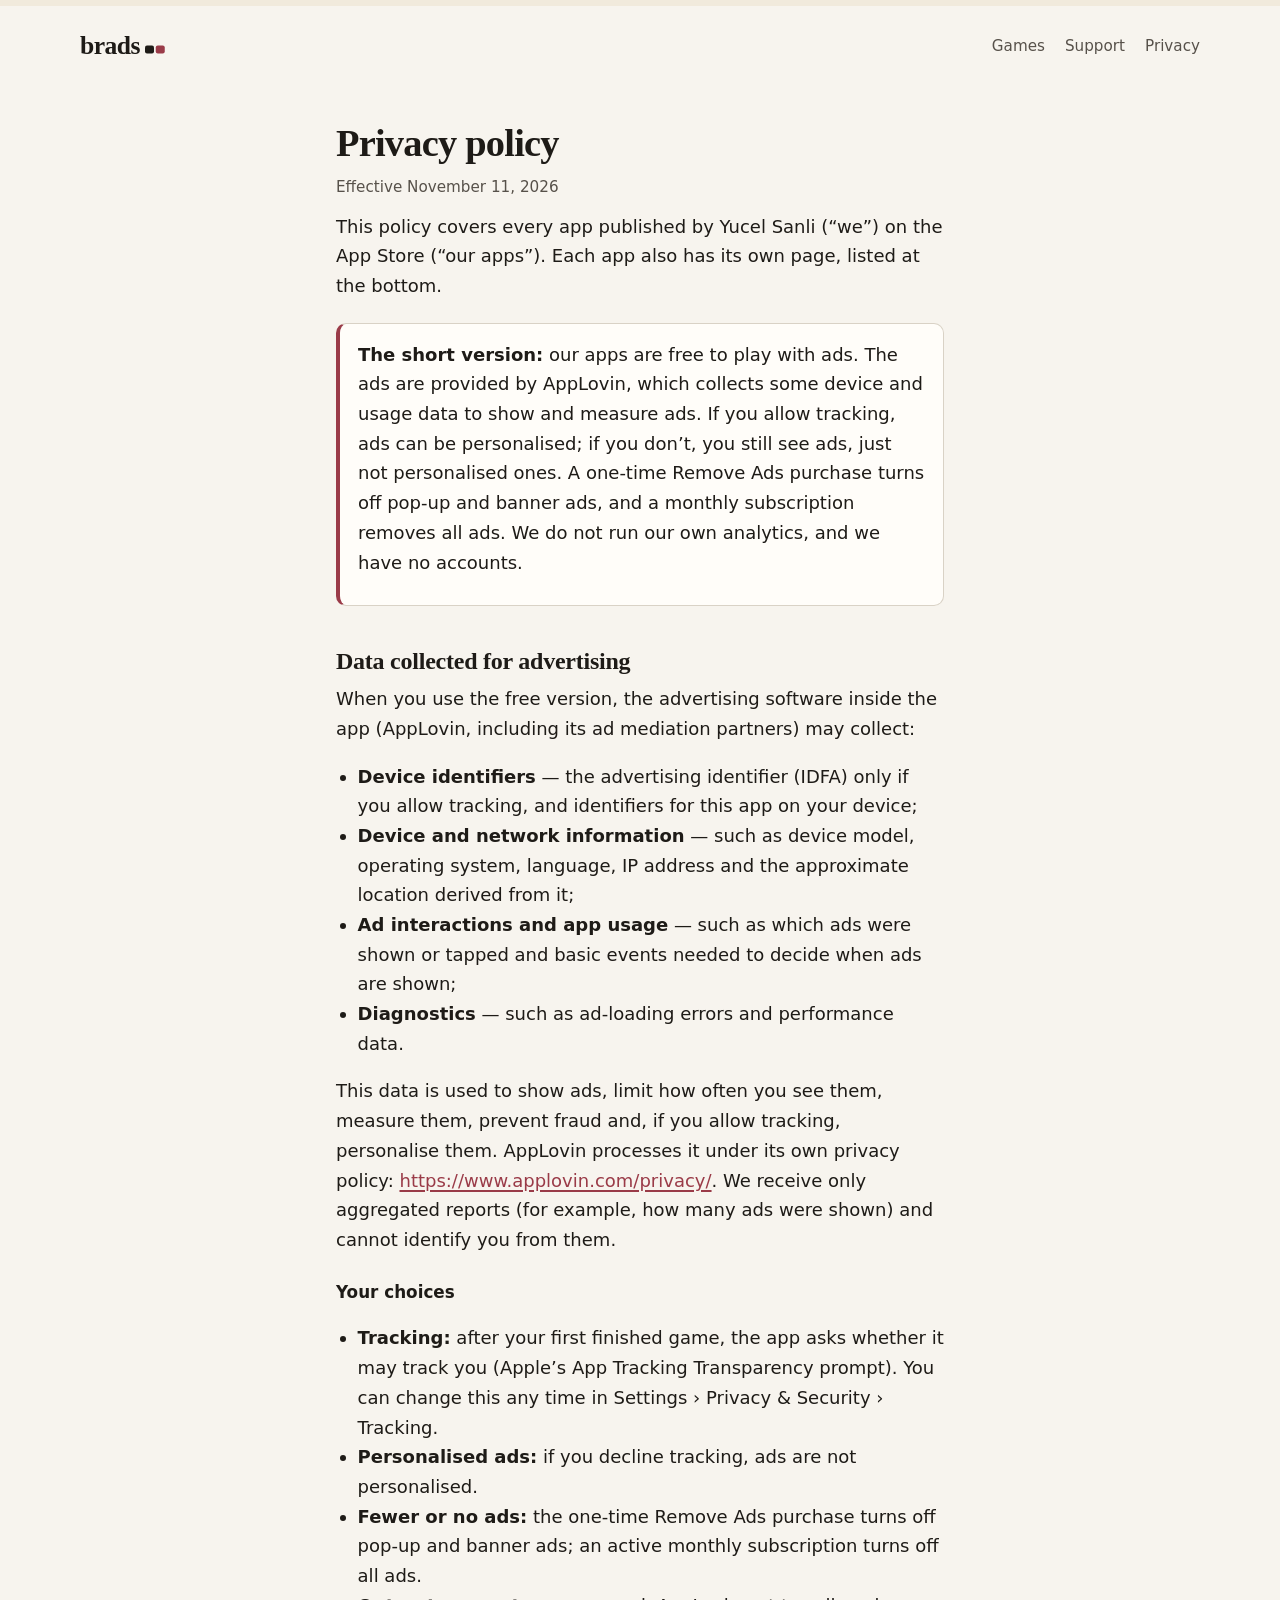
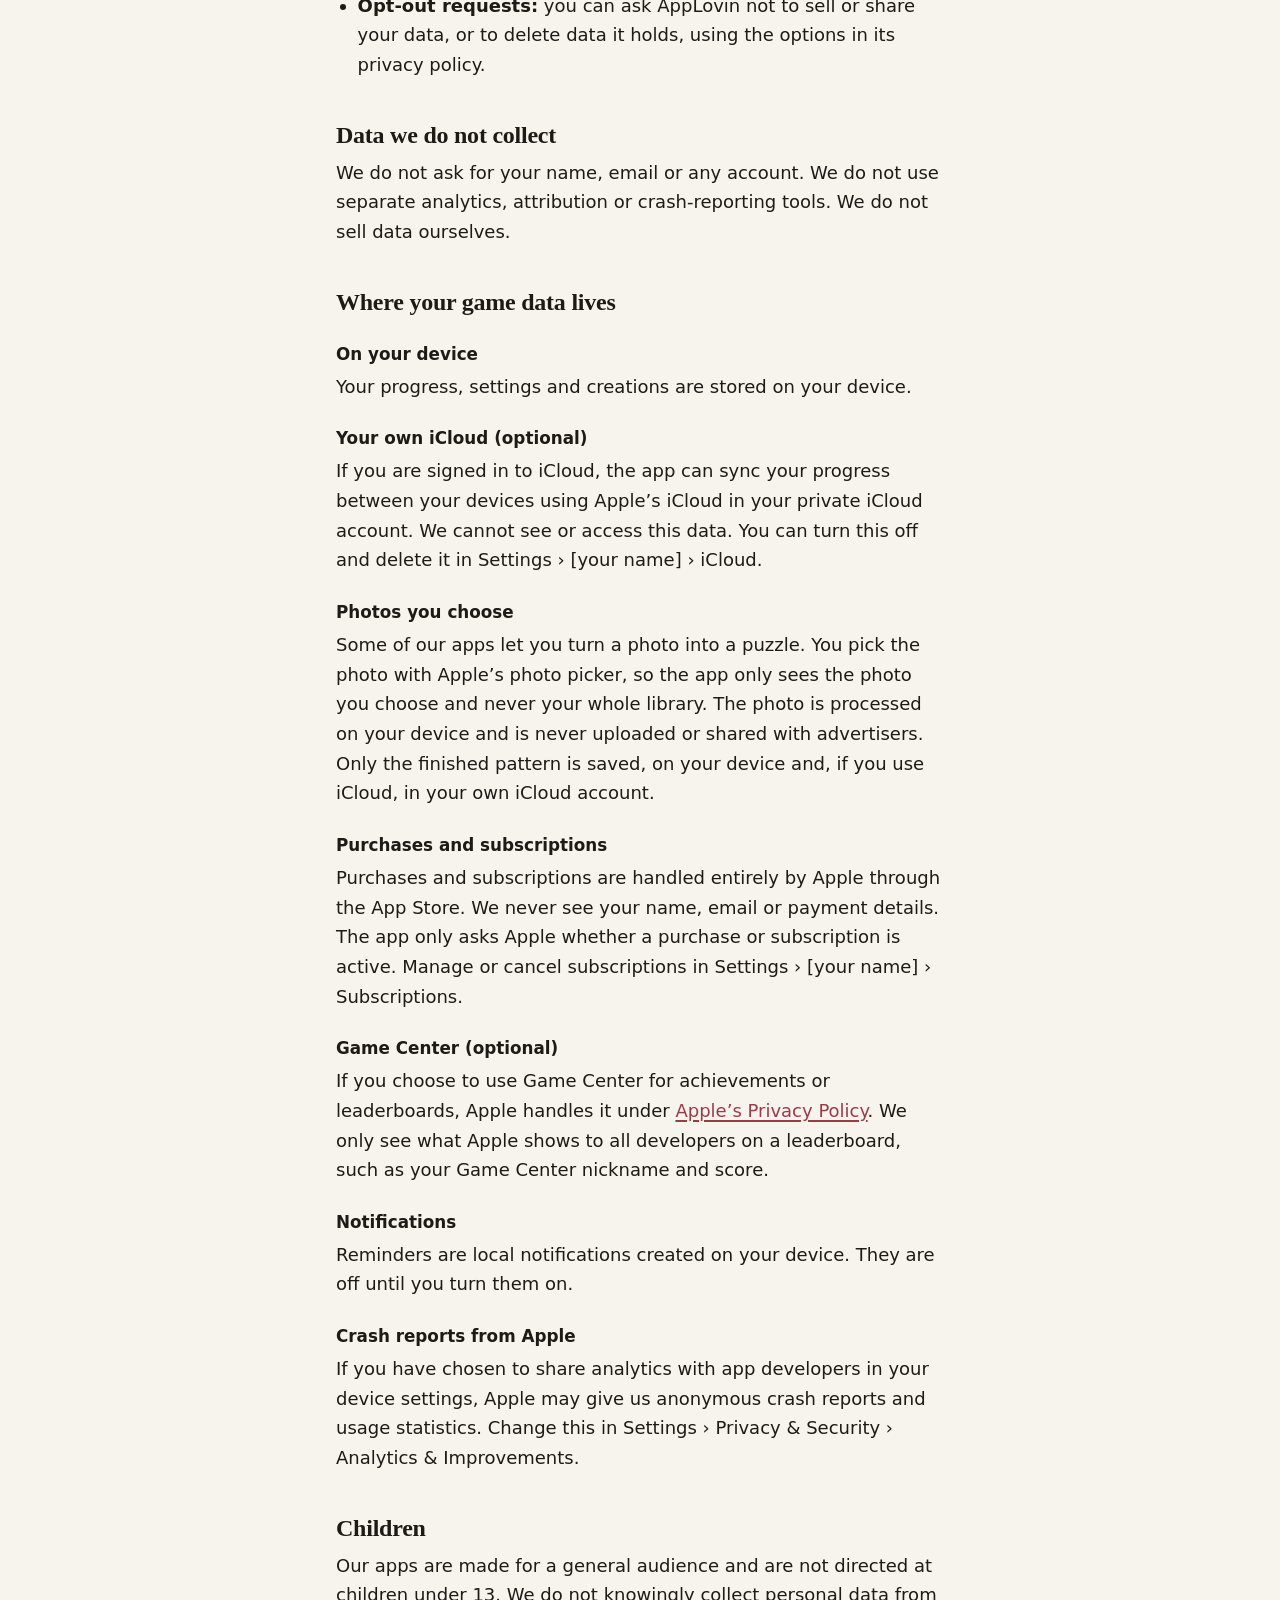
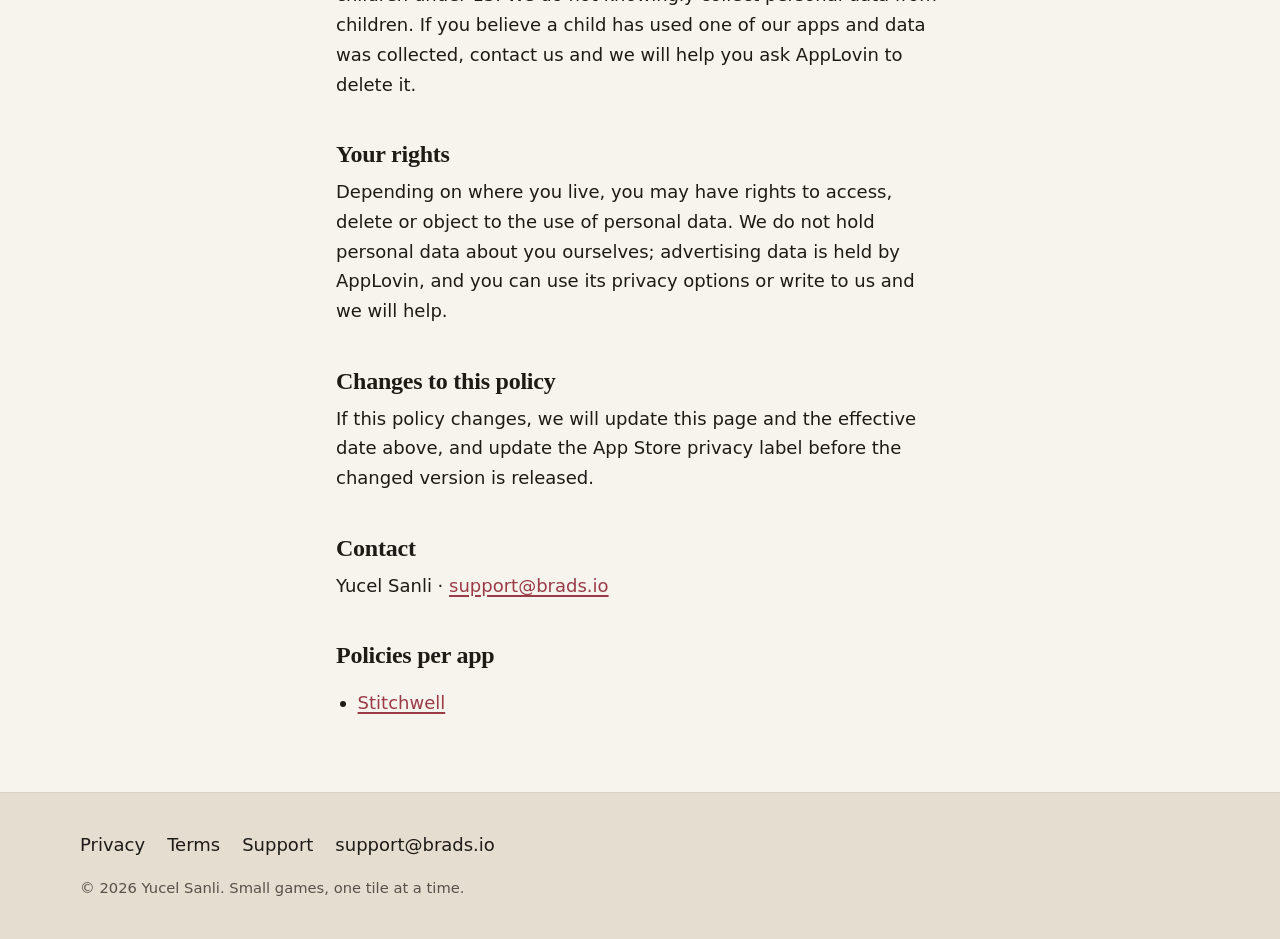
==== commit 2b030be4: "Redesign brads.io as a kinetic tile wall that scales to many games Home page is a wall of lacquered " ====
--- a/docs/privacy/index.html
+++ b/docs/privacy/index.html
@@ -4,19 +4,19 @@
 <meta charset="utf-8">
 <meta name="viewport" content="width=device-width, initial-scale=1, viewport-fit=cover">
 <title>Privacy policy · brads.io</title>
-<meta name="description" content="Small, calm games for iPhone and iPad, made by hand by one person.">
+<meta name="description" content="brads makes small, calm games for iPhone and iPad, built on real crafts.">
 <meta property="og:title" content="Privacy policy · brads.io">
-<meta property="og:description" content="Small, calm games for iPhone and iPad, made by hand by one person.">
+<meta property="og:description" content="brads makes small, calm games for iPhone and iPad, built on real crafts.">
 <meta property="og:type" content="website">
-<meta name="theme-color" content="#f1eadc" media="(prefers-color-scheme: light)">
-<meta name="theme-color" content="#2b2a28" media="(prefers-color-scheme: dark)">
-<link rel="icon" href="data:image/svg+xml,%3Csvg xmlns='http://www.w3.org/2000/svg' viewBox='0 0 32 32'%3E%3Crect width='32' height='32' rx='8' fill='%23f1eadc'/%3E%3Cpath d='M9 23 23 9M9 9l14 14' stroke='%239a3b48' stroke-width='5' stroke-linecap='round'/%3E%3C/svg%3E">
+<meta name="theme-color" content="#f7f4ee" media="(prefers-color-scheme: light)">
+<meta name="theme-color" content="#151311" media="(prefers-color-scheme: dark)">
+<link rel="icon" href="data:image/svg+xml,%3Csvg xmlns='http://www.w3.org/2000/svg' viewBox='0 0 32 32'%3E%3Crect width='32' height='32' rx='7' fill='%23e4ddd0'/%3E%3Crect x='5' y='5' width='10' height='10' rx='2' fill='%232e2822'/%3E%3Crect x='17' y='5' width='10' height='10' rx='2' fill='%23efeae1'/%3E%3Crect x='5' y='17' width='10' height='10' rx='2' fill='%23efeae1'/%3E%3Crect x='17' y='17' width='10' height='10' rx='2' fill='%239a3b48'/%3E%3C/svg%3E">
 <link rel="stylesheet" href="../style.css">
 </head>
 <body class="doc-page">
 <header class="site-head">
-  <a class="wordmark" href="../" aria-label="brads.io home">brads<svg viewBox="0 0 10 10" aria-hidden="true"><path d="M2 8 8 2M2 2l6 6" stroke="currentColor" stroke-width="2.6" stroke-linecap="round" fill="none"/></svg></a>
-  <nav aria-label="Main"><a href="../#stitchwell">Stitchwell</a><a href="../support/">Support</a><a href="../privacy/">Privacy</a></nav>
+  <a class="wordmark" href="../" aria-label="brads.io home">brads<i aria-hidden="true"></i></a>
+  <nav aria-label="Main"><a href="../#games">Games</a><a href="../support/">Support</a><a href="../privacy/">Privacy</a></nav>
 </header>
 <main class="doc">
 
@@ -113,12 +113,10 @@
 </article>
 
 </main>
-<footer class="back">
-  <svg class="back-art" viewBox="0 0 1200 220" preserveAspectRatio="xMidYMid slice" aria-hidden="true" focusable="false"><path d="M305 78Q473 66 641 47" stroke="#c06272" stroke-width="2.1" fill="none" stroke-linecap="round" opacity="0.67"/><path d="M174 59Q384 51 595 35" stroke="#9a3b48" stroke-width="2.4" fill="none" stroke-linecap="round" opacity="0.39"/><path d="M471 60Q765 88 1059 133" stroke="#74293a" stroke-width="1.6" fill="none" stroke-linecap="round" opacity="0.65"/><path d="M6 72Q233 84 460 46" stroke="#74293a" stroke-width="1.6" fill="none" stroke-linecap="round" opacity="0.55"/><path d="M339 54Q630 55 921 38" stroke="#6a7f6e" stroke-width="2.2" fill="none" stroke-linecap="round" opacity="0.50"/><path d="M194 77Q419 125 644 125" stroke="#8a5f86" stroke-width="2.4" fill="none" stroke-linecap="round" opacity="0.38"/><path d="M132 74Q395 100 657 109" stroke="#9a3b48" stroke-width="1.6" fill="none" stroke-linecap="round" opacity="0.50"/><path d="M214 156Q374 115 533 47" stroke="#c9a27c" stroke-width="2.1" fill="none" stroke-linecap="round" opacity="0.66"/><path d="M273 76Q568 107 863 145" stroke="#9a3b48" stroke-width="2.5" fill="none" stroke-linecap="round" opacity="0.52"/><path d="M797 22c11 -15 29 15 36 9" stroke="#8a5f86" stroke-width="2" fill="none" stroke-linecap="round" opacity="0.65"/><circle cx="797" cy="22" r="5.1" fill="#8a5f86" opacity="0.75"/><path d="M342 87c9 -48 24 -48 30 -29" stroke="#6a7f6e" stroke-width="2" fill="none" stroke-linecap="round" opacity="0.65"/><circle cx="342" cy="87" r="3.9" fill="#6a7f6e" opacity="0.75"/><path d="M733 109c-15 -21 -41 -21 -51 -13" stroke="#8a5f86" stroke-width="2" fill="none" stroke-linecap="round" opacity="0.65"/><circle cx="733" cy="109" r="3.6" fill="#8a5f86" opacity="0.75"/><path d="M469 184c-23 -5 -60 -5 -75 -3" stroke="#c9a27c" stroke-width="2" fill="none" stroke-linecap="round" opacity="0.65"/><circle cx="469" cy="184" r="3.7" fill="#c9a27c" opacity="0.75"/><path d="M164 96c3 -21 7 21 9 12" stroke="#c06272" stroke-width="2" fill="none" stroke-linecap="round" opacity="0.65"/><circle cx="164" cy="96" r="4.7" fill="#c06272" opacity="0.75"/><path d="M457 56c-23 -35 -60 -35 -75 -21" stroke="#8a5f86" stroke-width="2" fill="none" stroke-linecap="round" opacity="0.65"/><circle cx="457" cy="56" r="3.6" fill="#8a5f86" opacity="0.75"/><path d="M582 128c-13 -50 -34 -50 -43 -30" stroke="#6a7f6e" stroke-width="2" fill="none" stroke-linecap="round" opacity="0.65"/><circle cx="582" cy="128" r="4.3" fill="#6a7f6e" opacity="0.75"/><path d="M732 74c-20 -36 -54 36 -67 22" stroke="#c9a27c" stroke-width="2" fill="none" stroke-linecap="round" opacity="0.65"/><circle cx="732" cy="74" r="4.6" fill="#c9a27c" opacity="0.75"/><path d="M888 101c20 -45 53 45 67 27" stroke="#8a5f86" stroke-width="2" fill="none" stroke-linecap="round" opacity="0.65"/><circle cx="888" cy="101" r="5.0" fill="#8a5f86" opacity="0.75"/><path d="M471 90c-21 -13 -57 13 -71 8" stroke="#9a3b48" stroke-width="2" fill="none" stroke-linecap="round" opacity="0.65"/><circle cx="471" cy="90" r="3.5" fill="#9a3b48" opacity="0.75"/><path d="M1182 98c-21 -10 -56 10 -70 6" stroke="#9a3b48" stroke-width="2" fill="none" stroke-linecap="round" opacity="0.65"/><circle cx="1182" cy="98" r="3.0" fill="#9a3b48" opacity="0.75"/><path d="M182 30c-7 -47 -20 -47 -25 -28" stroke="#74293a" stroke-width="2" fill="none" stroke-linecap="round" opacity="0.65"/><circle cx="182" cy="30" r="4.5" fill="#74293a" opacity="0.75"/><path d="M178 60c-8 -14 -22 -14 -27 -8" stroke="#9a3b48" stroke-width="2" fill="none" stroke-linecap="round" opacity="0.65"/><circle cx="178" cy="60" r="3.3" fill="#9a3b48" opacity="0.75"/><path d="M586 206c-1 -19 -3 -19 -4 -11" stroke="#74293a" stroke-width="2" fill="none" stroke-linecap="round" opacity="0.65"/><circle cx="586" cy="206" r="3.3" fill="#74293a" opacity="0.75"/><path d="M411 63c18 -34 47 -34 59 -20" stroke="#9a3b48" stroke-width="2" fill="none" stroke-linecap="round" opacity="0.65"/><circle cx="411" cy="63" r="3.5" fill="#9a3b48" opacity="0.75"/><path d="M1142 82c10 -41 27 41 34 25" stroke="#c9a27c" stroke-width="2" fill="none" stroke-linecap="round" opacity="0.65"/><circle cx="1142" cy="82" r="3.7" fill="#c9a27c" opacity="0.75"/></svg>
-  <div class="back-inner">
-    <p class="back-label">The back of the work.</p>
+<footer class="foot">
+  <div class="foot-inner">
     <nav aria-label="Footer"><a href="../privacy/">Privacy</a><a href="../terms/">Terms</a><a href="../support/">Support</a><a href="mailto:support@brads.io">support@brads.io</a></nav>
-    <p class="sign">Stitched in 2026 by Yucel Sanli.</p>
+    <p>&copy; 2026 Yucel Sanli. Small games, one tile at a time.</p>
   </div>
 </footer>
 </body>
--- a/docs/style.css
+++ b/docs/style.css
@@ -1,4 +1,4 @@
-/* brads.io — "made by hand". Paper & ink everywhere; the hoop on the home page is the only thing that shines. */
+/* brads.io — games you can almost touch. Paper & ink everywhere; the tile walls are the only things that move. */
 :root {
   --page: #f7f4ee;
   --surface: #fffdf9;
@@ -62,19 +62,10 @@
   font: 600 1.6rem/1 var(--serif); letter-spacing: -0.02em; color: var(--ink); text-decoration: none;
   display: inline-flex; align-items: baseline; gap: 3px;
 }
-.wordmark svg { width: 0.42em; height: 0.42em; color: var(--thread); }
+.wordmark i { display: inline-block; width: 0.34em; height: 0.34em; border-radius: 2px; background: var(--ink); margin-left: 2px; transform: translateY(-0.02em); box-shadow: 0.42em 0 0 var(--thread); margin-right: 0.42em; }
 .site-head nav { display: flex; gap: 4px 20px; flex-wrap: wrap; }
 .site-head nav a { color: var(--ink-2); text-decoration: none; font-size: 0.95rem; padding: 10px 0; }
 .site-head nav a:hover { color: var(--ink); }
-
-/* running stitch: a dashed thread line; on the home page JS sews it in as it scrolls into view */
-.seam {
-  height: 2px; border: 0; margin: 0;
-  background: linear-gradient(90deg, var(--thread) 0 10px, transparent 10px 16px) 0 0 / 16px 2px repeat-x;
-  opacity: 0.85;
-}
-.js .seam.sew { clip-path: inset(0 100% 0 0); transition: clip-path 1.4s var(--calm-inout); }
-.js .seam.sew.sewn { clip-path: inset(0 0 0 0); }
 
 /* ---------- documents (privacy, terms, support): plain, calm, no motion ---------- */
 body.doc-page { border-top: 6px solid var(--linen); }
@@ -92,213 +83,78 @@
 }
 .callout p { margin: 0; }
 
-/* ---------- footer: the back of the work ---------- */
-.back {
-  position: relative; overflow: hidden; background: var(--back); color: var(--ink-2);
-  border-top: 1px solid var(--rule);
+
+/* ---------- footer ---------- */
+.foot { border-top: 1px solid var(--rule); background: var(--plate); }
+.foot-inner { max-width: var(--wide); margin: 0 auto; padding: 32px 16px 40px; display: grid; gap: 10px; color: var(--ink-2); }
+.foot nav { display: flex; gap: 6px 22px; flex-wrap: wrap; }
+.foot nav a { color: var(--ink); text-decoration: none; padding: 6px 0; font-weight: 500; }
+.foot nav a:hover { color: var(--thread); }
+.foot p { margin: 0; font-size: 0.92rem; }
+
+/* ---------- the kinetic wall ---------- */
+:root { --plate: #e4ddd0; }
+@media (prefers-color-scheme: dark) { :root { --plate: #0f0d0c; } }
+canvas[data-wall] { display: block; width: 100%; touch-action: pan-y; -webkit-user-select: none; user-select: none; -webkit-touch-callout: none; cursor: pointer; }
+
+.hero-wall { background: var(--plate); border-block: 1px solid var(--rule); }
+.hero-wall canvas { height: min(64svh, 620px); min-height: 300px; }
+.hero-text { max-width: var(--wide); margin: 0 auto; padding: 44px 16px 24px; display: grid; gap: 16px 48px; align-items: end; }
+@media (min-width: 900px) { .hero-text { grid-template-columns: 1.3fr 1fr; padding-top: 56px; } }
+.hero-text h1 { font: 600 clamp(2.6rem, 6.5vw, 5.2rem)/1.02 var(--serif); letter-spacing: -0.025em; margin: 0; text-wrap: balance; }
+.hero-text p { margin: 0; color: var(--ink-2); font-size: 1.15rem; max-width: 30rem; }
+.hero-text .tap { font: 600 0.85rem/1.3 var(--round); color: var(--ink-2); margin-top: 10px; }
+
+.label { font: 600 0.8rem/1 var(--round); letter-spacing: 0.12em; text-transform: uppercase; color: var(--ink-2); margin: 0 0 14px; }
+.games { max-width: var(--wide); margin: 0 auto; padding: 56px 16px 16px; }
+.games > h2 { font: 600 clamp(1.8rem, 4vw, 2.6rem)/1.1 var(--serif); letter-spacing: -0.02em; margin: 0 0 8px; }
+.games > .lede { color: var(--ink-2); margin: 0 0 8px; font-size: 1.1rem; }
+
+.scene { display: grid; gap: 22px 56px; align-items: center; padding: 44px 0; border-top: 1px solid var(--rule); }
+.scene:first-of-type { border-top: 0; }
+@media (min-width: 900px) {
+  .scene { grid-template-columns: 1.25fr 1fr; }
+  .scene:nth-of-type(even) .scene-wall { order: 2; }
 }
-.back-art { position: absolute; inset: 0; width: 100%; height: 100%; pointer-events: none; opacity: 0.5; }
-.back-inner { position: relative; max-width: var(--wide); margin: 0 auto; padding: 40px 16px 44px; display: grid; gap: 14px; }
-.back-label { font: italic 400 1.05rem/1.3 var(--serif); margin: 0; }
-.back nav { display: flex; gap: 6px 22px; flex-wrap: wrap; }
-.back nav a { color: var(--ink); text-decoration: none; padding: 6px 0; font-weight: 500; }
-.back nav a:hover { color: var(--thread); }
-.back .sign { margin: 0; font-size: 0.92rem; }
-.back .sign a { color: inherit; }
-.doc-page .back-art { opacity: 0.28; }
+.scene-wall { background: var(--plate); border-radius: 18px; padding: 10px; box-shadow: 0 30px 60px -44px rgba(40, 25, 10, 0.6); }
+.scene-wall canvas { aspect-ratio: 40 / 28; border-radius: 10px; }
+.scene-panel { max-width: 32rem; }
+.scene-no { font: 600 0.82rem/1 var(--round); letter-spacing: 0.08em; text-transform: uppercase; color: var(--ink-2); margin: 0 0 12px; font-variant-numeric: tabular-nums; }
+.scene-panel h3 { font: 600 clamp(2.4rem, 5vw, 3.5rem)/1.02 var(--serif); letter-spacing: -0.02em; margin: 0 0 12px; }
+.scene-panel .one { font: italic 400 1.35rem/1.3 var(--serif); color: var(--accent, var(--thread)); margin: 0 0 10px; }
+.scene-panel p { margin: 0 0 10px; color: var(--ink-2); font-size: 1.08rem; }
+.scene-panel .free { color: var(--ink); font-weight: 600; margin-top: 14px; }
+.scene-links { display: flex; flex-wrap: wrap; align-items: center; gap: 10px 18px; margin-top: 16px; font-size: 0.95rem; }
+.pill { display: inline-flex; align-items: center; min-height: 44px; font: 600 0.88rem/1 var(--round); padding: 0 16px; border-radius: 999px; background: var(--surface); box-shadow: inset 0 0 0 1px var(--rule); color: var(--ink-2); }
+.scene-hint { font: 600 0.85rem/1.3 var(--round); color: var(--ink-2); margin: 18px 0 0; }
+.scene-links a { padding: 10px 0; }
+.scene-count { font: 400 0.95rem/1.3 var(--round); color: var(--ink); margin: 8px 0 0; font-variant-numeric: tabular-nums; }
 
-/* ---------- home: hero with the living hoop ---------- */
-.hero {
-  position: relative; overflow: hidden;
-  background-color: var(--linen);
-  background-image: radial-gradient(circle, var(--holes) 1.2px, transparent 1.7px);
-  background-size: 12px 12px;
-  border-bottom: 1px solid var(--rule);
-}
-.hero-inner {
-  max-width: var(--wide); margin: 0 auto; padding: 20px 16px 40px;
-  display: grid; gap: 28px; align-items: center;
-}
-@media (min-width: 900px) {
-  .hero-inner { grid-template-columns: 1fr 1.05fr; padding: 32px 16px 64px; min-height: min(86svh, 820px); }
-}
-.hero-copy h1 {
-  font: 600 clamp(2.75rem, 7vw, 5.5rem)/1.02 var(--serif); letter-spacing: -0.025em; margin: 0 0 18px;
-  text-wrap: balance;
-}
-.hero-copy h1 em { font-style: italic; font-weight: 400; color: var(--thread); }
-.hero-copy p { font-size: 1.15rem; color: var(--ink-2); margin: 0 0 10px; max-width: 30rem; }
-.hero-copy .free { color: var(--ink); font-weight: 600; margin-top: 18px; }
+.frame { max-width: var(--wide); margin: 0 auto; padding: 40px 16px 72px; }
+.frame-wall { background: var(--plate); border-radius: 18px; padding: 10px; }
+.frame-wall canvas { height: clamp(150px, 22vw, 240px); border-radius: 10px; }
+.frame h2 { font: italic 400 clamp(1.6rem, 3.5vw, 2.2rem)/1.15 var(--serif); margin: 22px 0 6px; }
+.frame p { margin: 0; color: var(--ink-2); }
 
-.hoop-wrap { position: relative; justify-self: center; width: min(540px, 88vw); padding-top: 5%; }
-.hoop {
-  position: relative; width: 100%; aspect-ratio: 1; border-radius: 50%; padding: 4.2%;
-  background: radial-gradient(circle at 30% 25%, var(--wood-hi), transparent 60%), var(--wood);
-  box-shadow:
-    inset 0 0 0 2px rgba(0,0,0,0.08),
-    0 18px 40px -18px rgba(60, 40, 20, 0.45),
-    0 2px 6px rgba(60, 40, 20, 0.18);
-}
-.hoop::after {
-  content: ""; position: absolute; inset: 3.4%; border-radius: 50%; pointer-events: none;
-  box-shadow: inset 0 0 0 3px rgba(255,255,255,0.18), inset 0 2px 8px rgba(40,25,10,0.35);
-}
-.screw-tab {
-  position: absolute; left: 50%; top: -2%; width: 15%; height: 7%; margin-left: -7.5%; z-index: 1;
-  border-radius: 6px; background: var(--wood); box-shadow: inset 0 0 0 2px rgba(0,0,0,0.08);
-}
-.screw {
-  position: absolute; left: 50%; top: -6.5%; width: 8.5%; aspect-ratio: 1; margin-left: -4.25%;
-  border-radius: 50%; z-index: 2;
-  background: radial-gradient(circle at 35% 30%, #f3dfa6, var(--brass) 55%, #7a5f22);
-  box-shadow: 0 2px 4px rgba(0,0,0,0.25);
-  transition: transform 700ms var(--calm-out);
-}
-.screw::before {
-  content: ""; position: absolute; left: 18%; right: 18%; top: 45%; height: 10%; border-radius: 2px;
-  background: rgba(60, 40, 10, 0.55);
-}
-.cloth {
-  position: relative; width: 100%; height: 100%; border-radius: 50%; overflow: hidden;
-  background: var(--linen);
-  box-shadow: inset 0 4px 14px rgba(40, 25, 10, 0.18);
-}
-.cloth canvas {
-  position: absolute; inset: 0; width: 100%; height: 100%;
-  touch-action: pan-y; -webkit-user-select: none; user-select: none; -webkit-touch-callout: none;
-  cursor: crosshair;
-}
-.cloth img { position: absolute; inset: 0; width: 100%; height: 100%; }
-.sheen {
-  position: absolute; inset: 0; border-radius: 50%; pointer-events: none; opacity: 0;
-  background: linear-gradient(115deg, transparent 35%, rgba(255,255,255,0.5) 50%, transparent 65%) -150% 0 / 250% 100% no-repeat;
-}
-.finished .sheen { animation: sheen 900ms var(--calm-inout) 150ms 1 both; }
-@keyframes sheen { from { opacity: 1; background-position: -150% 0; } to { opacity: 1; background-position: 150% 0; } }
-.finished .screw { transform: rotate(90deg); }
-.finished .hoop { animation: taut 420ms var(--calm-inout) 1; }
-@keyframes taut { 50% { transform: scale(1.01); } }
-
-.hoop-bar {
-  display: flex; align-items: center; justify-content: center; gap: 10px 16px; flex-wrap: wrap;
-  margin-top: 18px; min-height: 44px; text-align: center;
-}
-.hoop-status { font: 400 1rem/1.3 var(--round); color: var(--ink-2); font-variant-numeric: tabular-nums; margin: 0; }
-.hoop-status b { color: var(--ink); font-weight: 600; }
-.done-line { font: italic 400 1.6rem/1 var(--serif); color: var(--thread); margin: 0; display: none; }
-.finished .done-line { display: block; animation: fade 400ms var(--calm-out) both; }
-.finished .hoop-status, .finished #finish { display: none; }
-#again { display: none; }
-.finished #again { display: inline-flex; }
-@keyframes fade { from { opacity: 0; transform: translateY(4px); } }
-.no-js-hide { display: none; }
-.js .no-js-hide { display: flex; }
-
+/* 404 */
+.lost { max-width: var(--doc); margin: 0 auto; padding: 56px 16px 80px; text-align: center; }
+.lost h1 { font: 600 2.6rem/1.05 var(--serif); margin: 12px 0 10px; }
+.lost p { color: var(--ink-2); }
+.tiles404 { display: inline-grid; grid-template-columns: repeat(5, 22px); gap: 4px; }
+.tiles404 i { width: 22px; height: 22px; border-radius: 3px; background: var(--rule); }
+.tiles404 i.on { background: var(--ink); }
+.tiles404 i.off { background: transparent; box-shadow: inset 0 0 0 2px var(--rule); transform: rotate(14deg) translate(4px, 10px); }
 .btn {
   appearance: none; border: 0; cursor: pointer; font: 600 1rem/1 var(--sans);
-  min-height: 44px; padding: 0 20px; border-radius: 999px;
-  background: var(--thread); color: var(--on-thread);
-  display: inline-flex; align-items: center; justify-content: center; gap: 8px; text-decoration: none;
+  min-height: 44px; padding: 0 20px; border-radius: 999px; background: var(--ink); color: var(--page);
+  display: inline-flex; align-items: center; justify-content: center; text-decoration: none;
 }
-.btn:hover { filter: brightness(1.06); }
-.btn.quiet { background: transparent; color: var(--thread); box-shadow: inset 0 0 0 2px var(--thread); }
-.hint {
-  position: absolute; left: 50%; bottom: 16%; transform: translateX(-50%);
-  background: var(--surface); color: var(--ink); font-size: 0.9rem; padding: 8px 14px; border-radius: 999px;
-  box-shadow: 0 6px 18px -6px rgba(0,0,0,0.3); pointer-events: none; white-space: nowrap;
-  opacity: 0; transition: opacity 200ms var(--calm-out);
-}
-.hint.show { opacity: 1; }
-
-/* ---------- home sections ---------- */
-.section { max-width: var(--wide); margin: 0 auto; padding: 72px 16px; }
-.eyebrow { font: 600 0.8rem/1 var(--round); letter-spacing: 0.12em; text-transform: uppercase; color: var(--thread); margin: 0 0 14px; }
-.section h2 { font: 600 clamp(2rem, 4.5vw, 3.2rem)/1.05 var(--serif); letter-spacing: -0.02em; margin: 0 0 16px; text-wrap: balance; }
-.section .lede { font-size: 1.15rem; color: var(--ink-2); max-width: 34rem; margin: 0 0 18px; }
-
-.app { display: grid; gap: 36px; align-items: start; }
-@media (min-width: 900px) { .app { grid-template-columns: 0.9fr 1.1fr; gap: 56px; } }
-.facts { list-style: none; padding: 0; margin: 22px 0; display: grid; gap: 12px; }
-.facts li { display: grid; grid-template-columns: 22px 1fr; gap: 12px; align-items: start; }
-.facts svg { width: 16px; height: 16px; color: var(--thread); margin-top: 6px; }
-.status-pill {
-  display: inline-block; font: 600 0.85rem/1 var(--round); padding: 12px 16px; border-radius: 999px;
-  background: var(--surface); box-shadow: inset 0 0 0 1px var(--rule); color: var(--ink-2);
-}
-.app-links { display: flex; gap: 10px 18px; flex-wrap: wrap; align-items: center; margin-top: 8px; }
-
-/* photo → pattern */
-.studio {
-  background: var(--surface); border: 1px solid var(--rule); border-radius: 22px; padding: 12px;
-  box-shadow: 0 30px 60px -40px rgba(60, 40, 20, 0.45);
-}
-.studio-frame { position: relative; border-radius: 12px; overflow: hidden; background: #f1eadc; aspect-ratio: 4 / 3; }
-.studio-frame canvas { position: absolute; inset: 0; width: 100%; height: 100%; }
-.studio-frame .drop {
-  position: absolute; inset: 0; display: grid; place-items: center; text-align: center; padding: 20px;
-  background: color-mix(in srgb, var(--thread) 14%, transparent); color: var(--ink); font-weight: 600;
-  border: 3px dashed var(--thread); border-radius: 12px; opacity: 0; pointer-events: none; transition: opacity 150ms;
-}
-.studio-frame.over .drop { opacity: 1; }
-.studio-controls { display: grid; gap: 12px; padding: 14px 4px 4px; }
-.studio-row { display: flex; gap: 10px 14px; flex-wrap: wrap; align-items: center; }
-.studio label.range { display: flex; align-items: center; gap: 12px; flex: 1 1 220px; font-size: 0.95rem; color: var(--ink-2); }
-.studio input[type=range] { flex: 1; accent-color: var(--thread); min-height: 44px; }
-.studio output { font: 600 0.95rem/1 var(--round); color: var(--ink); font-variant-numeric: tabular-nums; min-width: 4.5ch; }
-.file-btn { position: relative; }
-.file-btn input { position: absolute; opacity: 0; width: 1px; height: 1px; }
-.file-btn:focus-within { outline: 3px solid var(--thread); outline-offset: 3px; }
-.swatches { display: flex; flex-wrap: wrap; gap: 6px; margin: 0; padding: 0; list-style: none; }
-.swatches li {
-  display: inline-flex; align-items: center; gap: 6px; font: 600 0.78rem/1 var(--round);
-  color: var(--ink-2); padding: 5px 9px 5px 5px; border-radius: 999px; background: var(--page);
-  font-variant-numeric: tabular-nums;
-}
-.swatches i { width: 16px; height: 16px; border-radius: 50%; box-shadow: inset 0 0 0 1px rgba(0,0,0,0.15); }
-.fine { font-size: 0.88rem; color: var(--ink-2); margin: 0; }
-
-/* the worktable: hoops waiting, deliberately blank */
-.table { display: grid; grid-template-columns: repeat(3, 1fr); gap: clamp(14px, 4vw, 48px); margin: 34px auto 0; max-width: 46rem; }
-.mini-hoop {
-  aspect-ratio: 1; border-radius: 50%; padding: 6%;
-  background: radial-gradient(circle at 30% 25%, var(--wood-hi), transparent 60%), var(--wood);
-  box-shadow: 0 14px 30px -18px rgba(60, 40, 20, 0.5);
-  transition: transform 500ms var(--calm-out);
-}
-.mini-hoop:nth-child(2) { transform: translateY(-10px); }
-.mini-hoop:hover { transform: rotate(-5deg) translateY(-6px); }
-.mini-hoop span {
-  display: block; width: 100%; height: 100%; border-radius: 50%; position: relative;
-  background-color: var(--linen);
-  background-image: radial-gradient(circle, var(--holes) 0.9px, transparent 1.3px);
-  background-size: 9px 9px;
-  box-shadow: inset 0 3px 10px rgba(40, 25, 10, 0.18);
-}
-.mini-hoop span::after {
-  content: ""; position: absolute; inset: 26%; border-radius: 50%;
-  border: 1.5px dashed color-mix(in srgb, var(--ink-2) 45%, transparent);
-}
-.center { text-align: center; }
-.center .lede { margin-left: auto; margin-right: auto; }
-.table-note { text-align: center; color: var(--ink-2); margin: 26px 0 0; font: italic 400 1.15rem/1.4 var(--serif); }
-
-/* 404 */
-.lost { max-width: var(--doc); margin: 0 auto; padding: 40px 16px 80px; text-align: center; }
-.lost svg { width: min(360px, 80vw); height: auto; color: var(--thread); }
-.lost h1 { font: 600 2.6rem/1.05 var(--serif); margin: 12px 0 10px; }
-.lost p { color: var(--ink-2); }
 
 @media (prefers-reduced-motion: reduce) {
   *, *::before, *::after { animation: none !important; transition: none !important; }
-  .js .seam.sew { clip-path: none; }
 }
 @media print {
-  .site-head nav, .back-art, .hero, .btn { display: none !important; }
+  .site-head nav, canvas, .btn { display: none !important; }
   body { background: #fff; color: #000; border: 0; }
   a { color: #000; }
-  .back { background: none; }
 }
-
-.seam-wrap { max-width: var(--wide); margin: 0 auto; padding: 0 16px; }
-.needs-js { display: none; }
-.js .needs-js { display: block; }
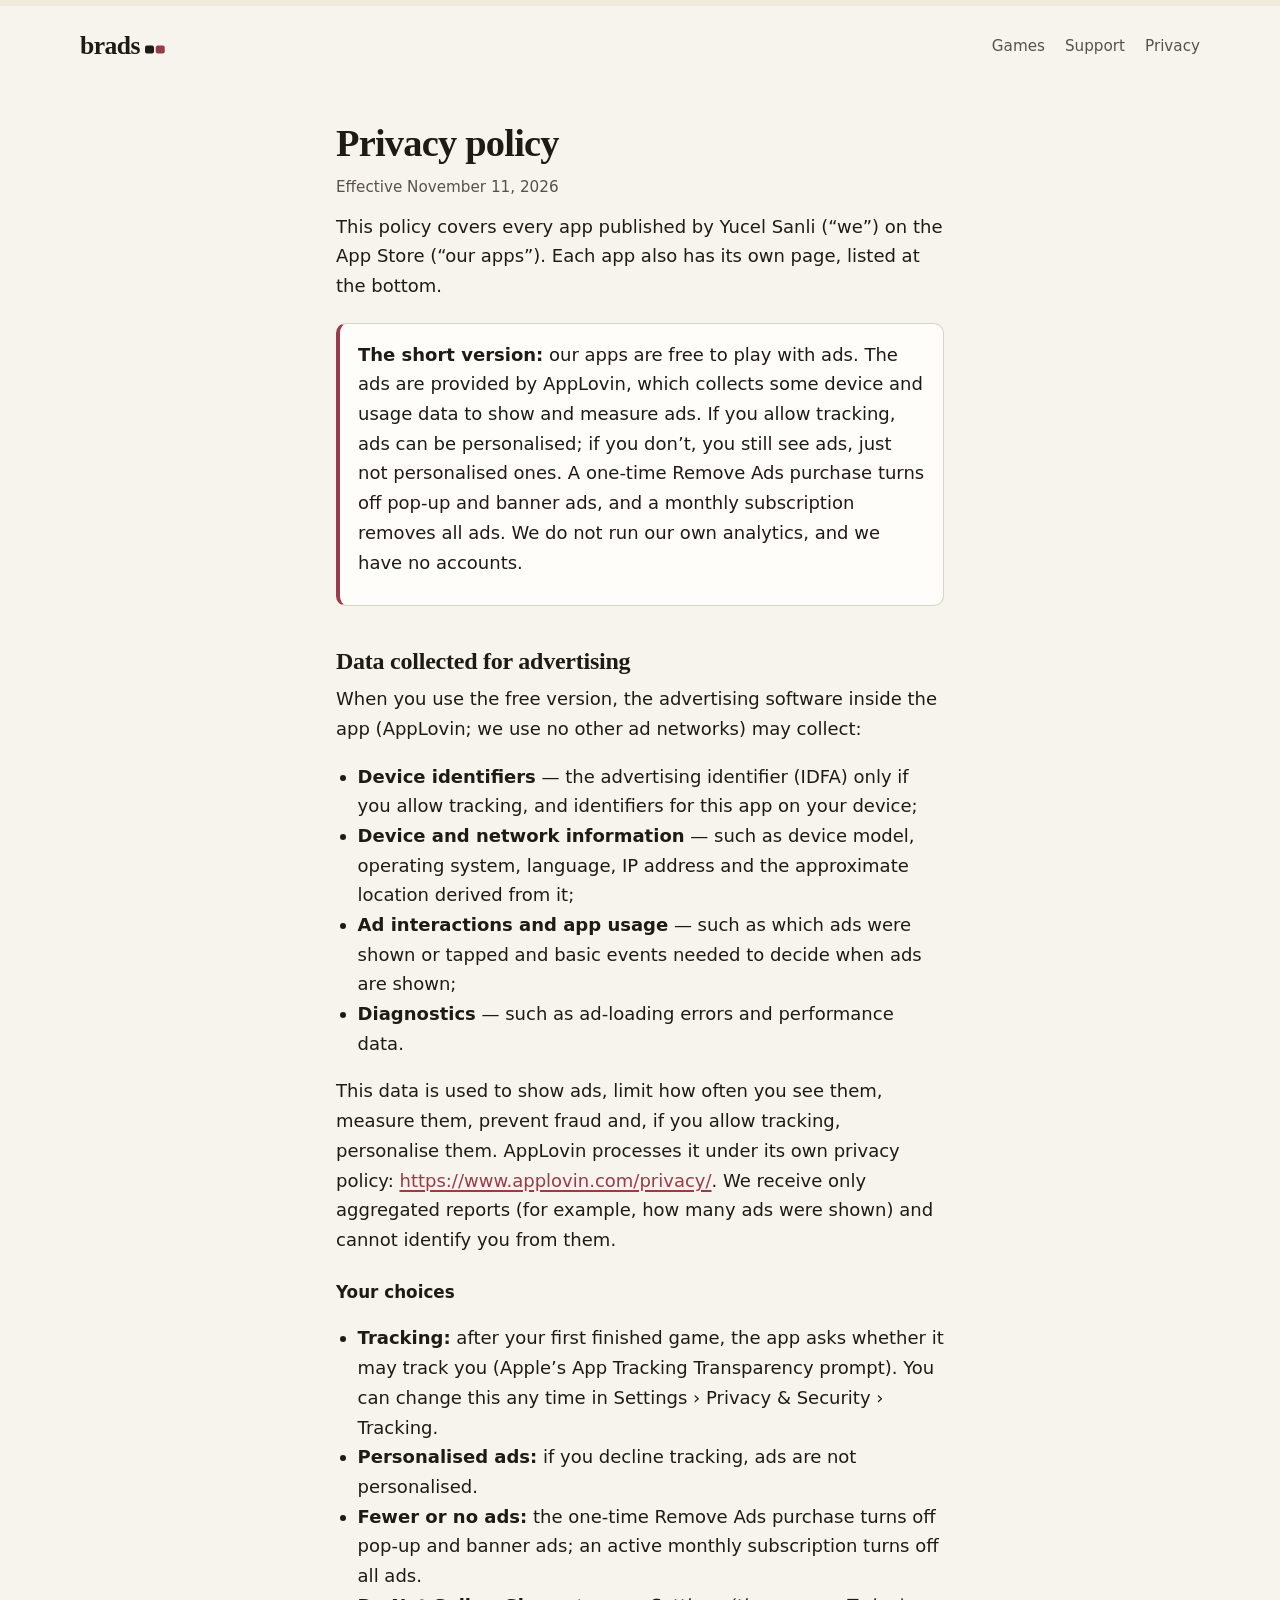
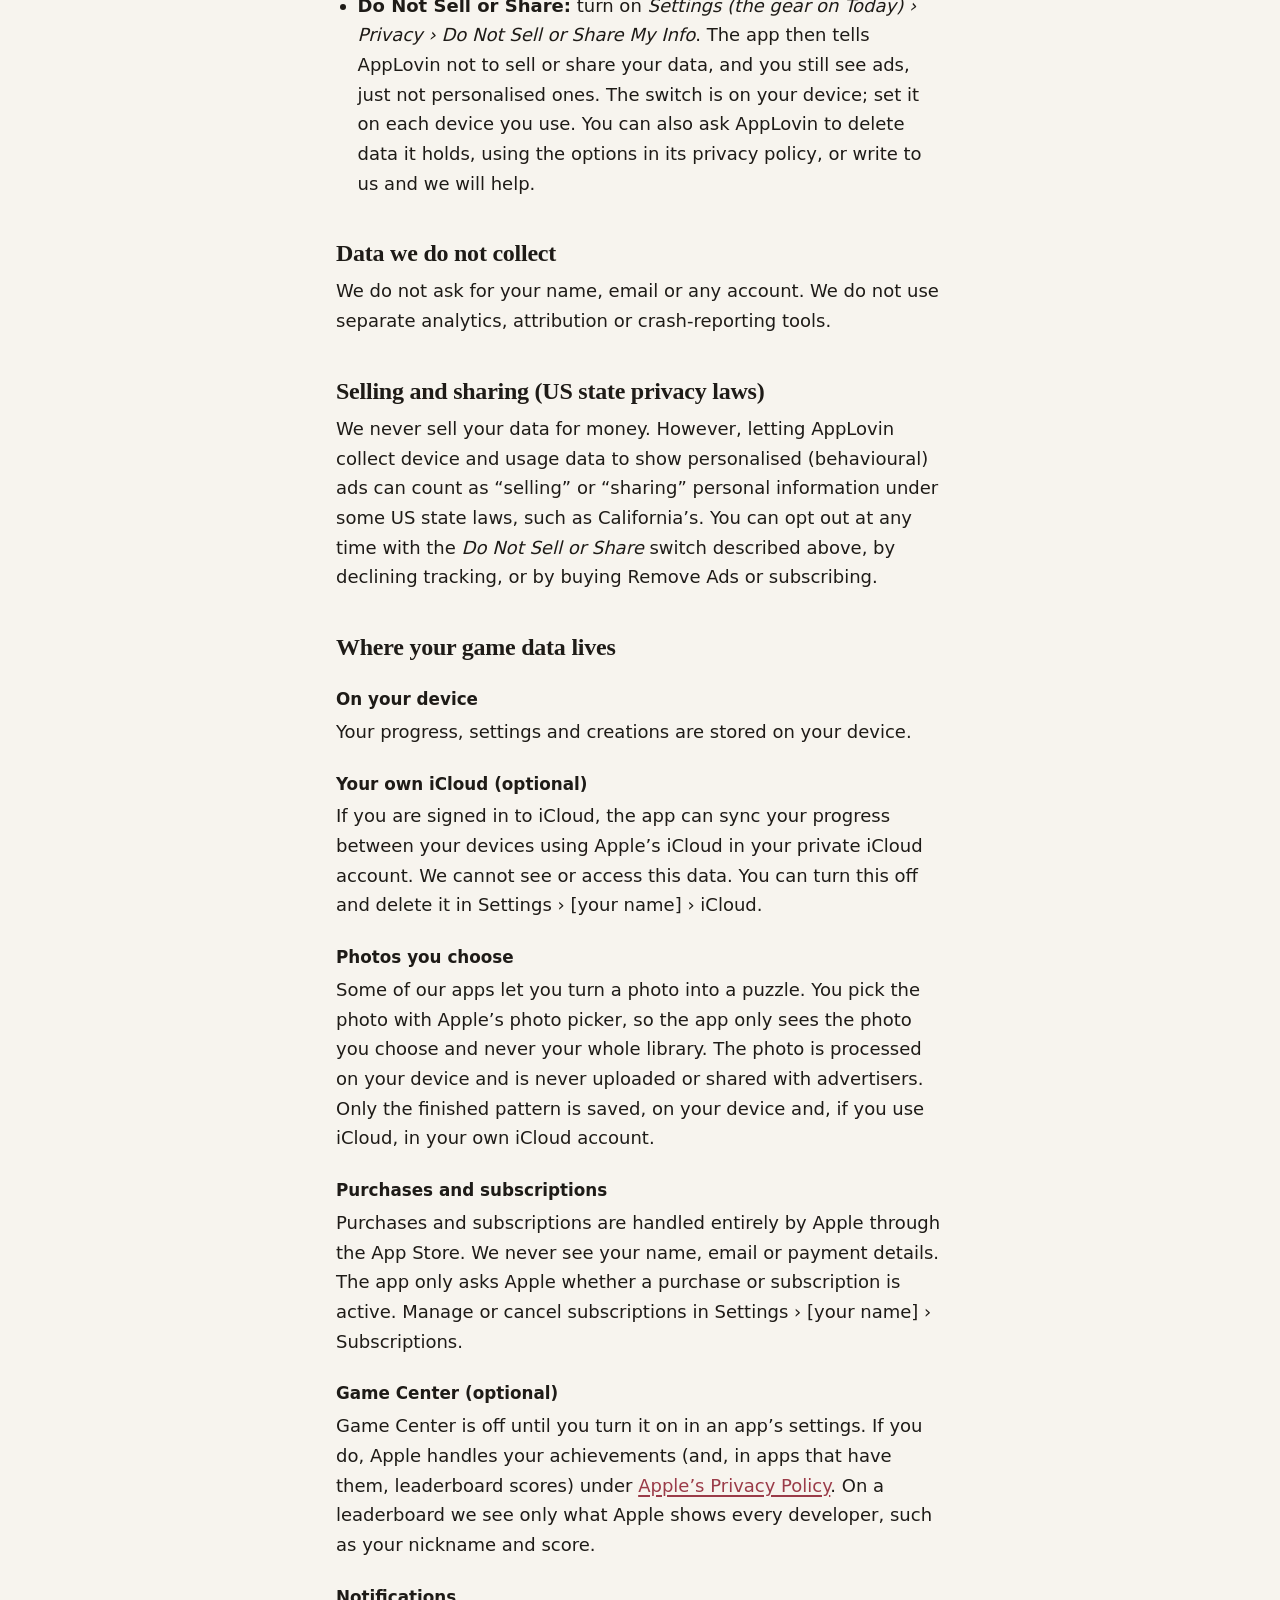
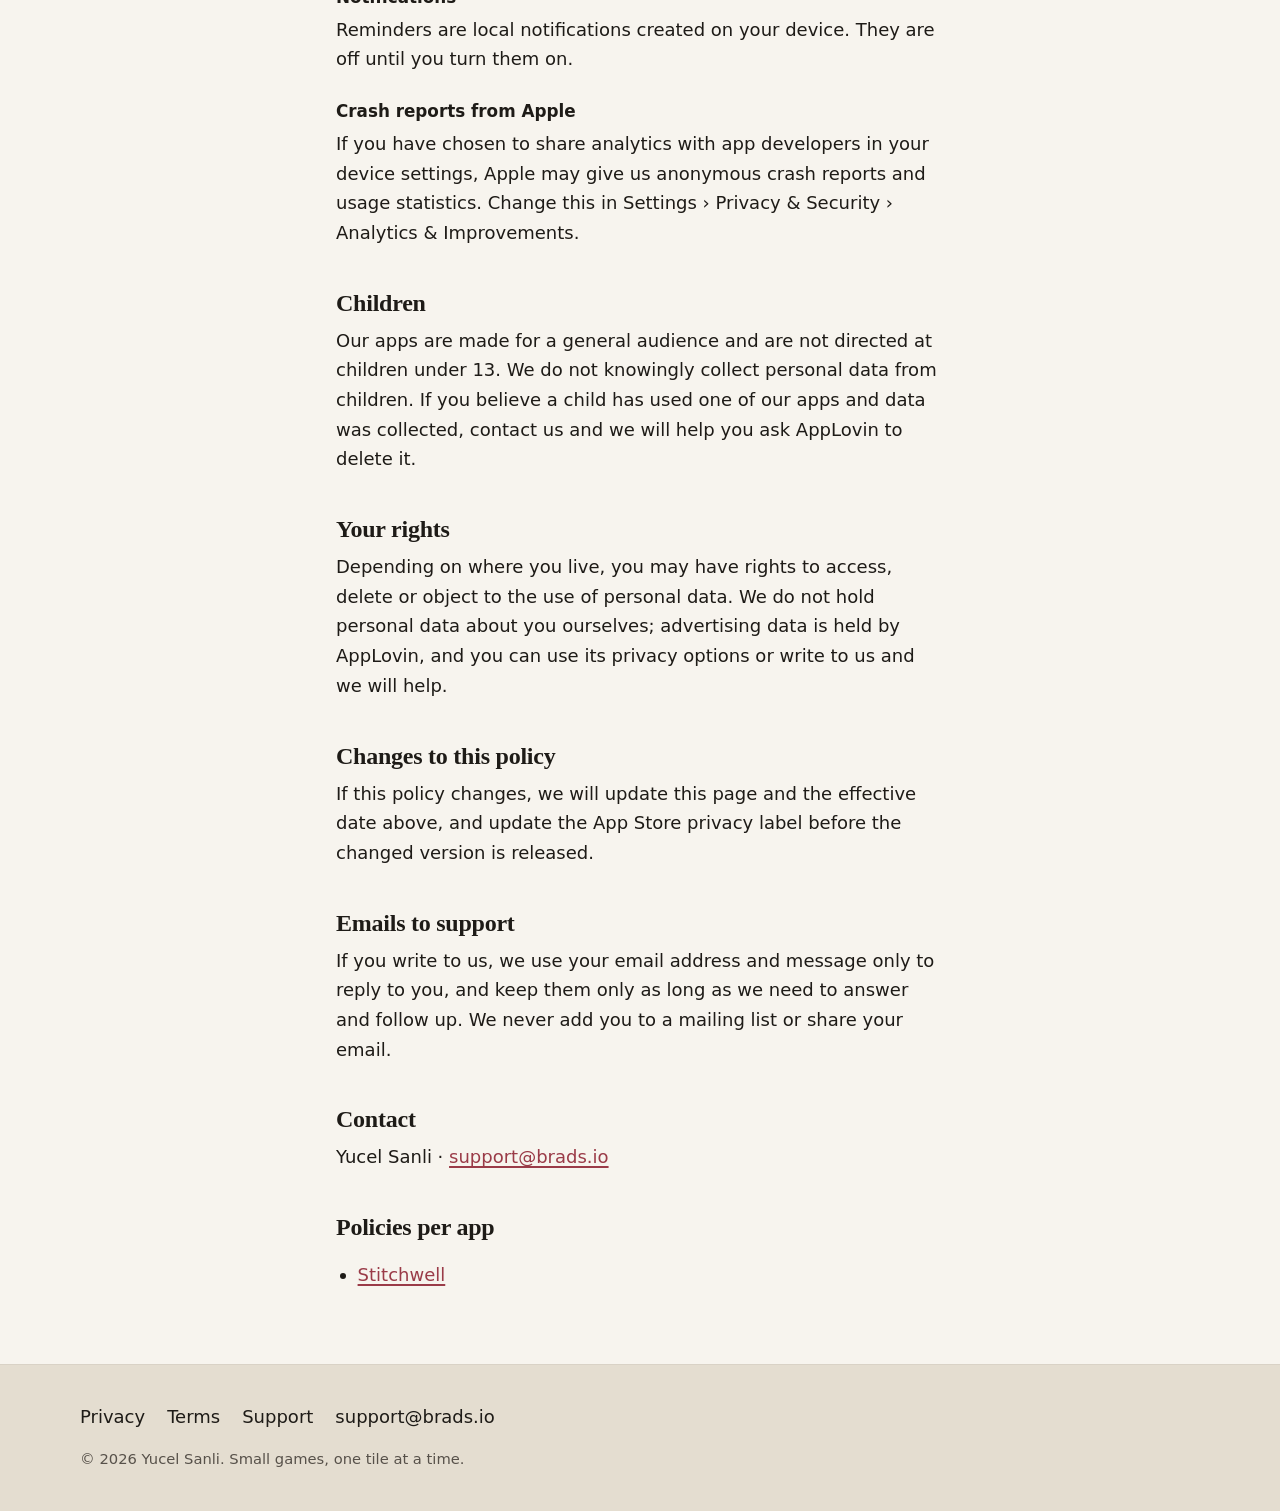
==== commit 78df2224: "Privacy review fixes: Game Center achievements only, no mediation partners, CCPA sell/share wording," ====
--- a/docs/privacy/index.html
+++ b/docs/privacy/index.html
@@ -33,8 +33,8 @@
 </div>
 
 <h2>Data collected for advertising</h2>
-<p>When you use the free version, the advertising software inside the app (AppLovin, including its
-ad mediation partners) may collect:</p>
+<p>When you use the free version, the advertising software inside the app (AppLovin; we use no other
+ad networks) may collect:</p>
 <ul>
   <li><strong>Device identifiers</strong> — the advertising identifier (IDFA) only if you allow tracking, and
   identifiers for this app on your device;</li>
@@ -56,13 +56,21 @@
   Tracking.</li>
   <li><strong>Personalised ads:</strong> if you decline tracking, ads are not personalised.</li>
   <li><strong>Fewer or no ads:</strong> the one-time Remove Ads purchase turns off pop-up and banner ads; an active monthly subscription turns off all ads.</li>
-  <li><strong>Opt-out requests:</strong> you can ask AppLovin not to sell or share your data, or to
-  delete data it holds, using the options in its privacy policy.</li>
+  <li><strong>Do Not Sell or Share:</strong> turn on <em>Settings (the gear on Today) › Privacy › Do Not Sell or Share My Info</em>. The app then tells
+  AppLovin not to sell or share your data, and you still see ads, just not personalised ones. The switch
+  is on your device; set it on each device you use. You can also ask AppLovin to delete data it holds,
+  using the options in its privacy policy, or write to us and we will help.</li>
 </ul>
 
 <h2>Data we do not collect</h2>
 <p>We do not ask for your name, email or any account. We do not use separate analytics, attribution or
-crash-reporting tools. We do not sell data ourselves.</p>
+crash-reporting tools.</p>
+
+<h2>Selling and sharing (US state privacy laws)</h2>
+<p>We never sell your data for money. However, letting AppLovin collect device and usage data to show
+personalised (behavioural) ads can count as “selling” or “sharing” personal information under some US state
+laws, such as California’s. You can opt out at any time with the <em>Do Not Sell or Share</em> switch described
+above, by declining tracking, or by buying Remove Ads or subscribing.</p>
 
 <h2>Where your game data lives</h2>
 <h3>On your device</h3>
@@ -83,9 +91,7 @@
 email or payment details. The app only asks Apple whether a purchase or subscription is active. Manage or
 cancel subscriptions in Settings › [your name] › Subscriptions.</p>
 <h3>Game Center (optional)</h3>
-<p>If you choose to use Game Center for achievements or leaderboards, Apple handles it under
-<a href="https://www.apple.com/legal/privacy/">Apple’s Privacy Policy</a>. We only see what Apple shows to
-all developers on a leaderboard, such as your Game Center nickname and score.</p>
+<p>Game Center is off until you turn it on in an app’s settings. If you do, Apple handles your achievements (and, in apps that have them, leaderboard scores) under <a href="https://www.apple.com/legal/privacy/">Apple’s Privacy Policy</a>. On a leaderboard we see only what Apple shows every developer, such as your nickname and score.</p>
 <h3>Notifications</h3>
 <p>Reminders are local notifications created on your device. They are off until you turn them on.</p>
 <h3>Crash reports from Apple</h3>
@@ -107,6 +113,10 @@
 <p>If this policy changes, we will update this page and the effective date above, and update the App Store
 privacy label before the changed version is released.</p>
 
+<h2>Emails to support</h2>
+<p>If you write to us, we use your email address and message only to reply to you, and keep them only as long
+as we need to answer and follow up. We never add you to a mailing list or share your email.</p>
+
 <h2>Contact</h2>
 <p>Yucel Sanli &middot; <a href="mailto:support@brads.io">support@brads.io</a></p>
 <h2>Policies per app</h2><ul><li><a href="stitchwell/">Stitchwell</a></li></ul>
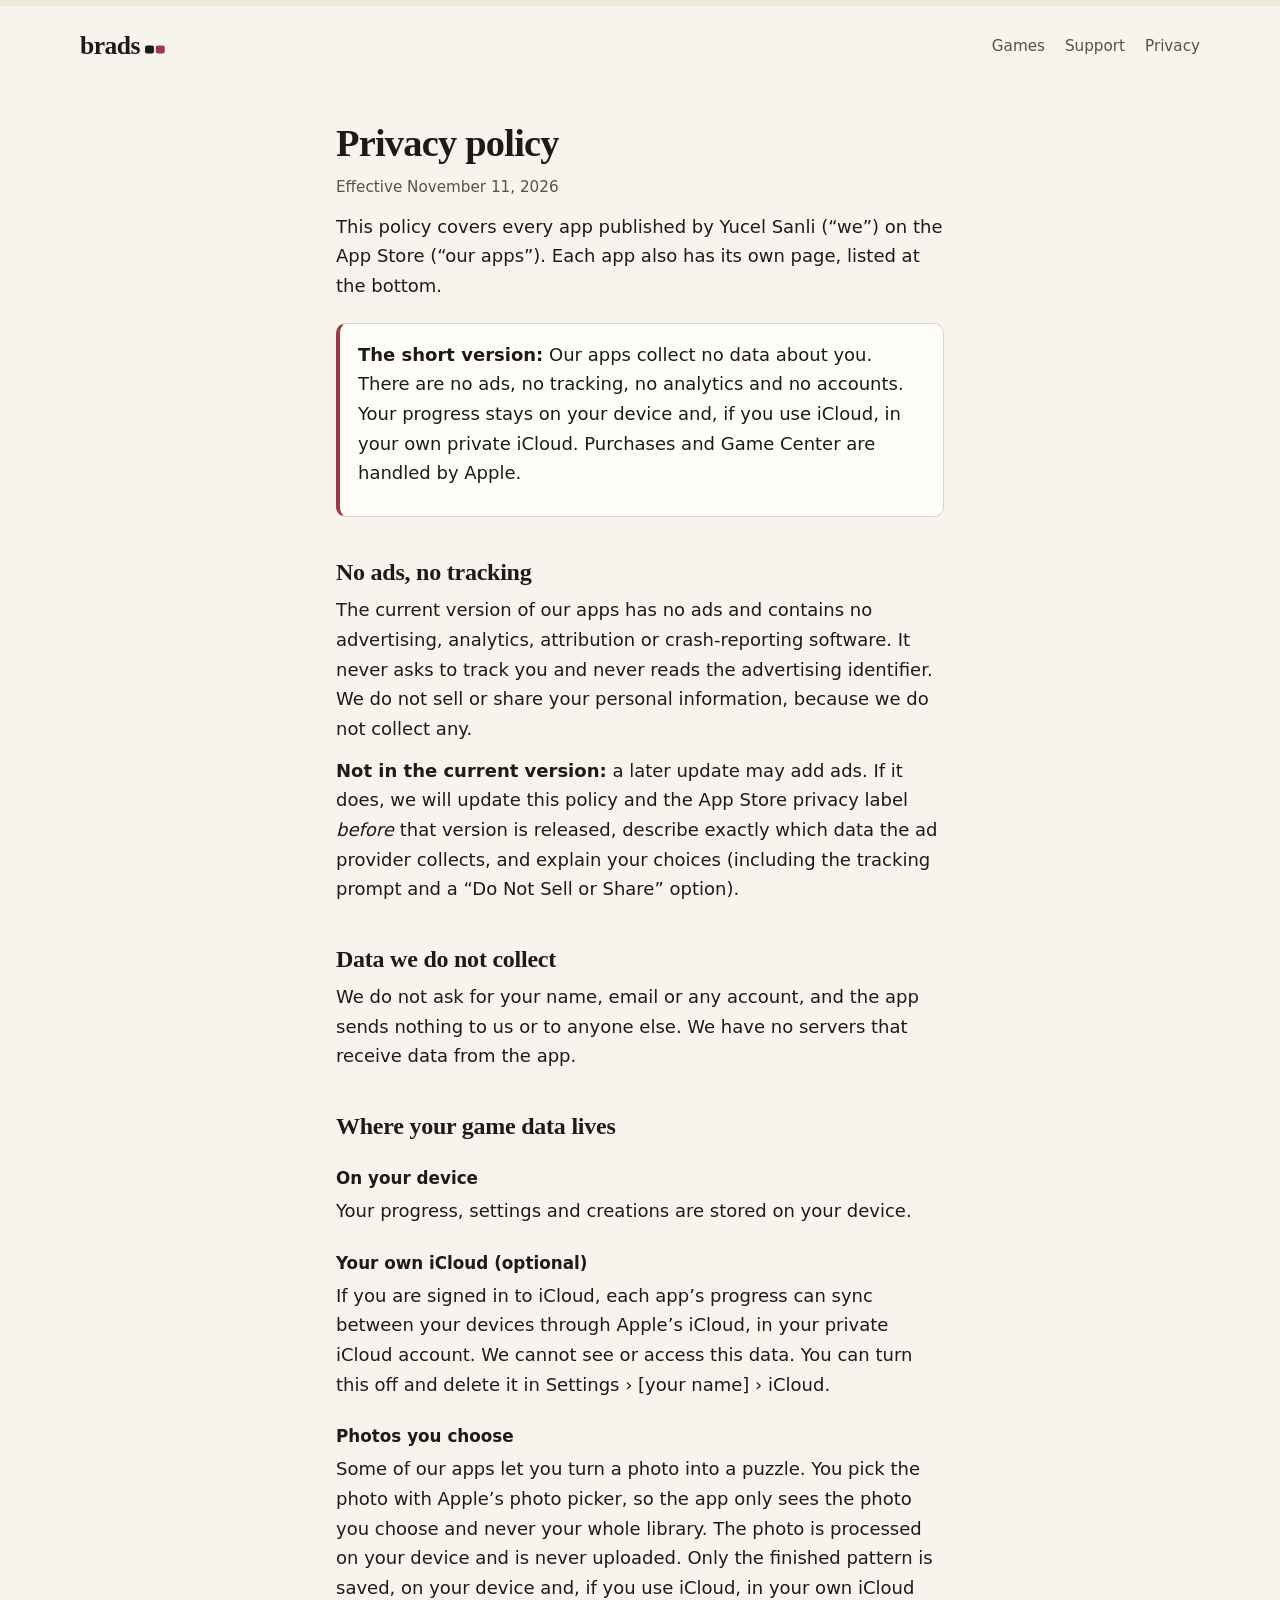
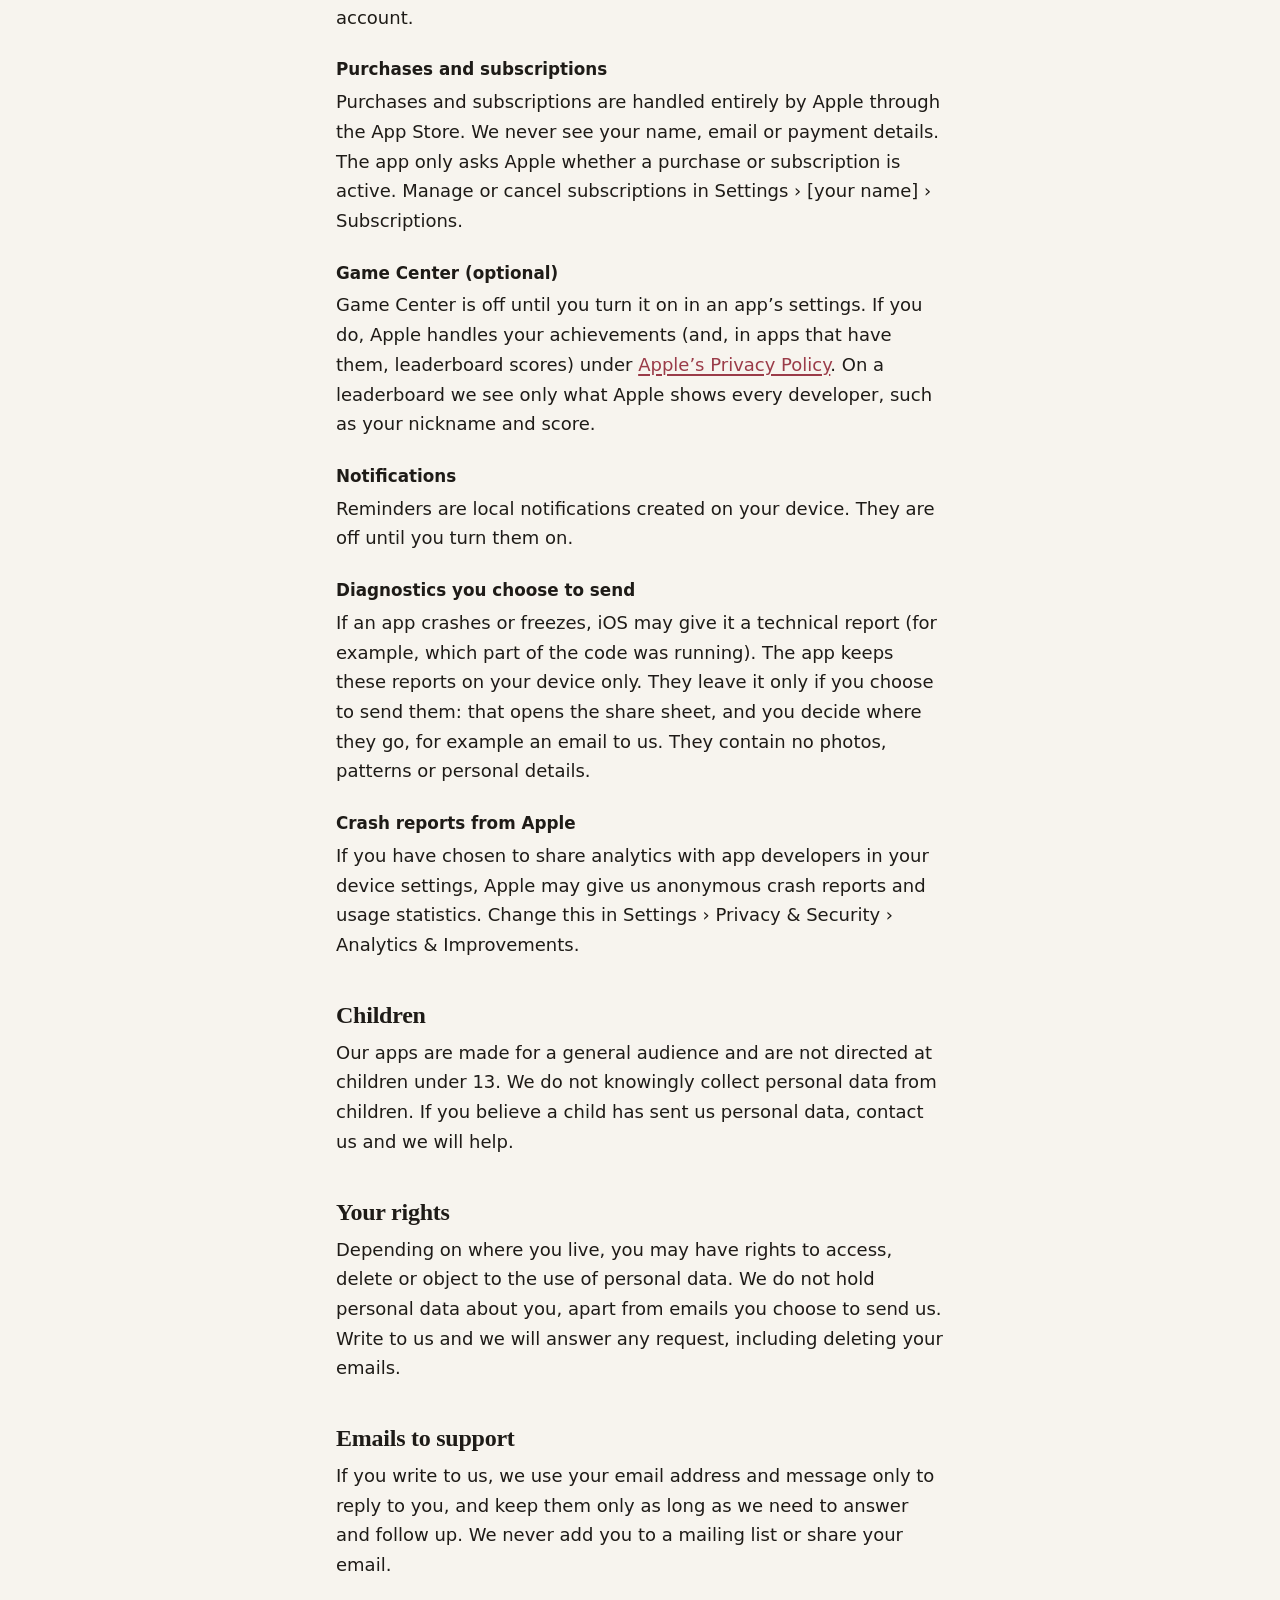
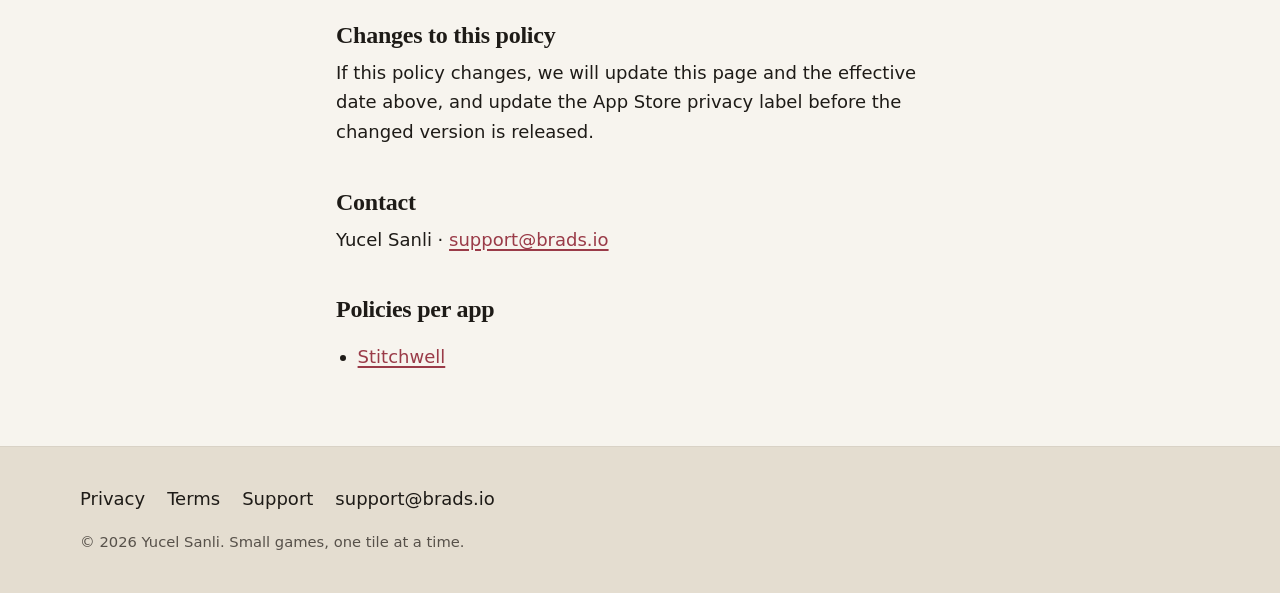
==== commit 7f366023: "Privacy page for the ad-free 1.0: no data collected; ads text only when an app has ads on Owner deci" ====
--- a/docs/privacy/index.html
+++ b/docs/privacy/index.html
@@ -26,64 +26,33 @@
 <p>This policy covers every app published by Yucel Sanli (“we”) on the App Store (“our apps”). Each app also has its own page, listed at the bottom.</p>
 
 <div class="callout">
-  <p><strong>The short version:</strong> our apps are free to play with ads. The ads are provided by
-  AppLovin, which collects some device and usage data to show and measure ads. If you allow tracking,
-  ads can be personalised; if you don’t, you still see ads, just not personalised ones. A one-time Remove Ads
-  purchase turns off pop-up and banner ads, and a monthly subscription removes all ads. We do not run our own analytics, and we have no accounts.</p>
+  <p><strong>The short version:</strong> Our apps collect no data about you. There are no ads, no tracking, no analytics and no accounts. Your progress stays on your device and, if you use iCloud, in your own private iCloud. Purchases and Game Center are handled by Apple.</p>
 </div>
 
-<h2>Data collected for advertising</h2>
-<p>When you use the free version, the advertising software inside the app (AppLovin; we use no other
-ad networks) may collect:</p>
-<ul>
-  <li><strong>Device identifiers</strong> — the advertising identifier (IDFA) only if you allow tracking, and
-  identifiers for this app on your device;</li>
-  <li><strong>Device and network information</strong> — such as device model, operating system, language,
-  IP address and the approximate location derived from it;</li>
-  <li><strong>Ad interactions and app usage</strong> — such as which ads were shown or tapped and basic events
-  needed to decide when ads are shown;</li>
-  <li><strong>Diagnostics</strong> — such as ad-loading errors and performance data.</li>
-</ul>
-<p>This data is used to show ads, limit how often you see them, measure them, prevent fraud and, if you allow
-tracking, personalise them. AppLovin processes it under its own privacy policy:
-<a href="https://www.applovin.com/privacy/">https://www.applovin.com/privacy/</a>. We receive only aggregated reports (for example,
-how many ads were shown) and cannot identify you from them.</p>
-
-<h3>Your choices</h3>
-<ul>
-  <li><strong>Tracking:</strong> after your first finished game, the app asks whether it may track you
-  (Apple’s App Tracking Transparency prompt). You can change this any time in Settings › Privacy &amp; Security ›
-  Tracking.</li>
-  <li><strong>Personalised ads:</strong> if you decline tracking, ads are not personalised.</li>
-  <li><strong>Fewer or no ads:</strong> the one-time Remove Ads purchase turns off pop-up and banner ads; an active monthly subscription turns off all ads.</li>
-  <li><strong>Do Not Sell or Share:</strong> turn on <em>Settings (the gear on Today) › Privacy › Do Not Sell or Share My Info</em>. The app then tells
-  AppLovin not to sell or share your data, and you still see ads, just not personalised ones. The switch
-  is on your device; set it on each device you use. You can also ask AppLovin to delete data it holds,
-  using the options in its privacy policy, or write to us and we will help.</li>
-</ul>
+<h2>No ads, no tracking</h2>
+<p>The current version of our apps has no ads and contains no advertising, analytics,
+attribution or crash-reporting software. It never asks to track you and never reads the advertising identifier.
+We do not sell or share your personal information, because we do not collect any.</p>
+<p><strong>Not in the current version:</strong> a later update may add ads. If it does, we will update this
+policy and the App Store privacy label <em>before</em> that version is released, describe exactly which data
+the ad provider collects, and explain your choices (including the tracking prompt and a “Do Not Sell or
+Share” option).</p>
 
 <h2>Data we do not collect</h2>
-<p>We do not ask for your name, email or any account. We do not use separate analytics, attribution or
-crash-reporting tools.</p>
-
-<h2>Selling and sharing (US state privacy laws)</h2>
-<p>We never sell your data for money. However, letting AppLovin collect device and usage data to show
-personalised (behavioural) ads can count as “selling” or “sharing” personal information under some US state
-laws, such as California’s. You can opt out at any time with the <em>Do Not Sell or Share</em> switch described
-above, by declining tracking, or by buying Remove Ads or subscribing.</p>
+<p>We do not ask for your name, email or any account, and the app sends nothing to us or to anyone else. We have no servers that receive data from the app.</p>
 
 <h2>Where your game data lives</h2>
 <h3>On your device</h3>
 <p>Your progress, settings and creations are stored on your device.</p>
 <h3>Your own iCloud (optional)</h3>
-<p>If you are signed in to iCloud, the app can sync your progress between your devices using Apple’s iCloud
+<p>If you are signed in to iCloud, each app’s progress can sync between your devices through Apple’s iCloud,
 in your private iCloud account. We cannot see or access this data. You can turn this off and delete it in
 Settings › [your name] › iCloud.</p>
 
 <h3>Photos you choose</h3>
 <p>Some of our apps let you turn a photo into a puzzle. You pick the photo with Apple’s photo picker, so the app only
 sees the photo you choose and never your whole library. The photo is processed on your device and is never
-uploaded or shared with advertisers. Only the finished pattern is saved, on your device and, if you use iCloud,
+uploaded. Only the finished pattern is saved, on your device and, if you use iCloud,
 in your own iCloud account.</p>
 
 <h3>Purchases and subscriptions</h3>
@@ -94,6 +63,13 @@
 <p>Game Center is off until you turn it on in an app’s settings. If you do, Apple handles your achievements (and, in apps that have them, leaderboard scores) under <a href="https://www.apple.com/legal/privacy/">Apple’s Privacy Policy</a>. On a leaderboard we see only what Apple shows every developer, such as your nickname and score.</p>
 <h3>Notifications</h3>
 <p>Reminders are local notifications created on your device. They are off until you turn them on.</p>
+
+<h3>Diagnostics you choose to send</h3>
+<p>If an app crashes or freezes, iOS may give it a technical report (for example, which
+part of the code was running). The app keeps these reports on your device only. They leave it only if you
+choose to send them: that opens the share sheet, and you decide where they go, for example an email
+to us. They contain no photos, patterns or personal details.</p>
+
 <h3>Crash reports from Apple</h3>
 <p>If you have chosen to share analytics with app developers in your device settings, Apple may give us
 anonymous crash reports and usage statistics. Change this in Settings › Privacy &amp; Security ›
@@ -101,21 +77,19 @@
 
 <h2>Children</h2>
 <p>Our apps are made for a general audience and are not directed at children under 13. We do not knowingly
-collect personal data from children. If you believe a child has used one of our apps and data was collected,
-contact us and we will help you ask AppLovin to delete it.</p>
+collect personal data from children. If you believe a child has sent us personal data, contact us and we will help.</p>
 
 <h2>Your rights</h2>
 <p>Depending on where you live, you may have rights to access, delete or object to the use of personal data.
-We do not hold personal data about you ourselves; advertising data is held by AppLovin, and you can use
-its privacy options or write to us and we will help.</p>
+We do not hold personal data about you, apart from emails you choose to send us. Write to us and we will answer any request, including deleting your emails.</p>
+
+<h2>Emails to support</h2>
+<p>If you write to us, we use your email address and message only to reply to you, and keep them only as long
+as we need to answer and follow up. We never add you to a mailing list or share your email.</p>
 
 <h2>Changes to this policy</h2>
 <p>If this policy changes, we will update this page and the effective date above, and update the App Store
 privacy label before the changed version is released.</p>
-
-<h2>Emails to support</h2>
-<p>If you write to us, we use your email address and message only to reply to you, and keep them only as long
-as we need to answer and follow up. We never add you to a mailing list or share your email.</p>
 
 <h2>Contact</h2>
 <p>Yucel Sanli &middot; <a href="mailto:support@brads.io">support@brads.io</a></p>
